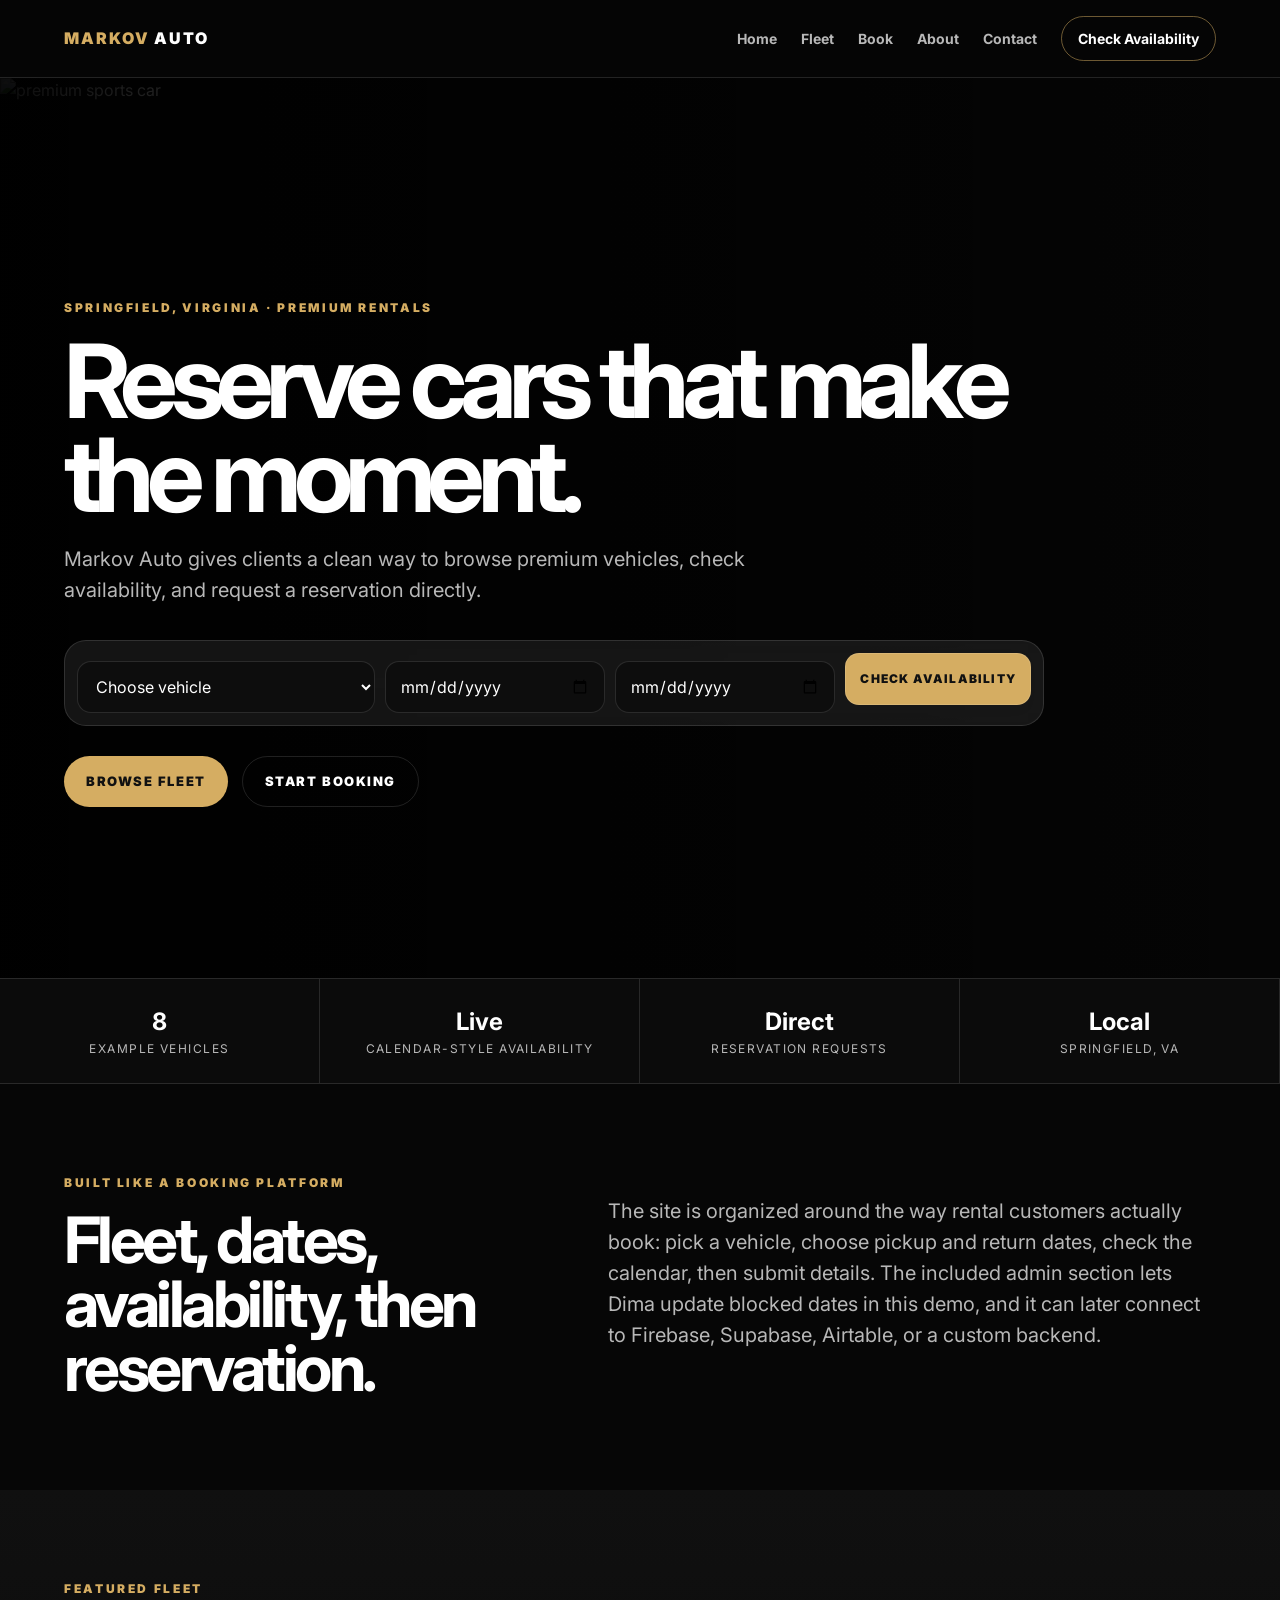
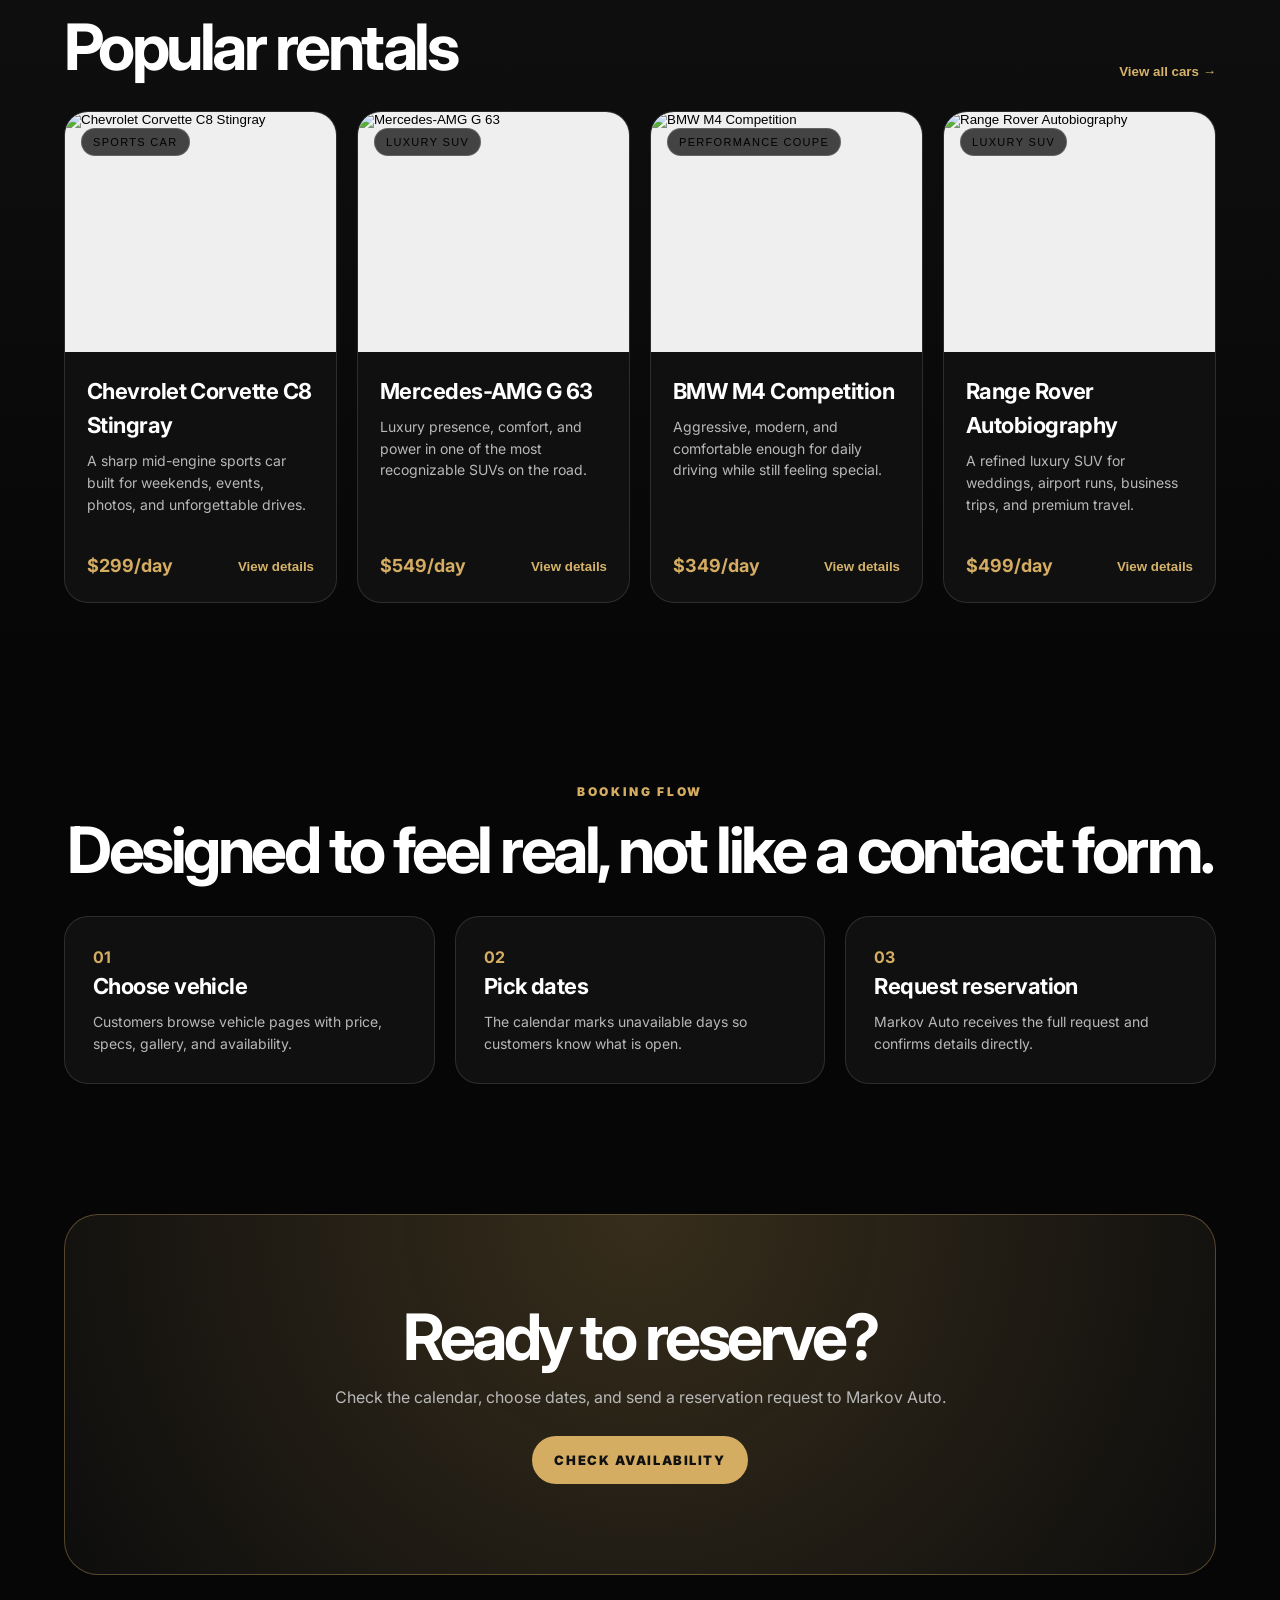
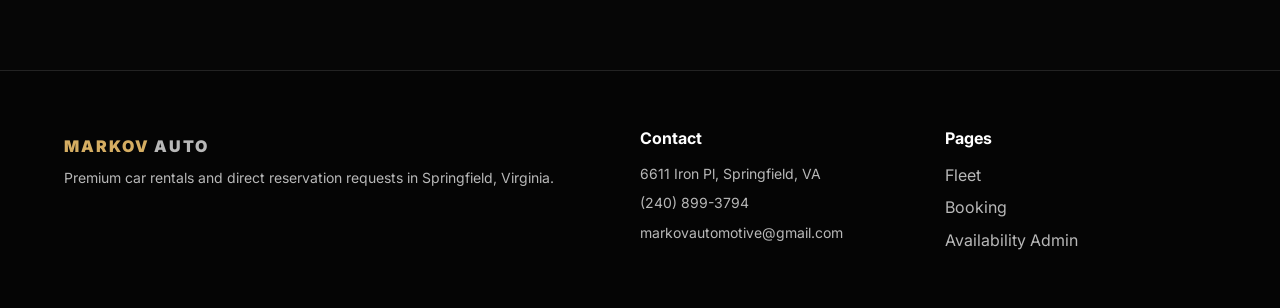
==== index.html @ 76b42b7f "Add files via upload" ====
<!doctype html><html lang="en"><head><meta charset="utf-8"><meta name="viewport" content="width=device-width, initial-scale=1"><title>Markov Auto | Premium Car Rentals in Springfield VA</title><meta name="description" content="Premium car rental booking site for Markov Auto in Springfield, Virginia."><link rel="preconnect" href="https://fonts.googleapis.com"><link rel="preconnect" href="https://fonts.gstatic.com" crossorigin><link href="https://fonts.googleapis.com/css2?family=Inter:wght@400;500;600;700;800;900&display=swap" rel="stylesheet"><style>
:root{--bg:#060606;--panel:#101010;--panel2:#171717;--text:#fff;--muted:#b8b8b8;--gold:#d5ad62;--line:rgba(255,255,255,.12);--red:#ff6b6b;--green:#74d99f;--radius:24px}*{box-sizing:border-box;margin:0;padding:0}html{scroll-behavior:smooth}body{font-family:Inter,system-ui,sans-serif;background:var(--bg);color:var(--text);line-height:1.55}a{color:inherit;text-decoration:none}img{width:100%;height:100%;object-fit:cover;display:block}.nav{position:fixed;z-index:100;top:0;left:0;right:0;height:78px;display:flex;justify-content:space-between;align-items:center;padding:0 5vw;background:rgba(6,6,6,.78);backdrop-filter:blur(18px);border-bottom:1px solid var(--line)}.logo{font-weight:900;letter-spacing:.12em}.logo span{color:var(--gold)}.links{display:flex;gap:24px;align-items:center}.links a{font-size:14px;color:var(--muted);font-weight:700}.links a:hover,.links .active{color:white}.nav-cta{padding:11px 16px;border:1px solid rgba(213,173,98,.5);border-radius:999px;color:white!important}.hamb{display:none;background:transparent;border:0}.hamb span{display:block;width:24px;height:2px;background:#fff;margin:5px}.hero{min-height:100vh;position:relative;display:flex;align-items:center;padding:130px 5vw 80px}.hero-media,.shade{position:absolute;inset:0}.shade{background:linear-gradient(90deg,rgba(0,0,0,.95),rgba(0,0,0,.65),rgba(0,0,0,.2))}.hero-media img{filter:contrast(1.05) saturate(.85)}.hero-inner{position:relative;max-width:980px}.eyebrow{color:var(--gold);font-size:12px;font-weight:900;letter-spacing:.22em;text-transform:uppercase;margin-bottom:16px}h1{font-size:clamp(48px,8vw,108px);line-height:.92;letter-spacing:-.075em}h2{font-size:clamp(32px,5vw,64px);line-height:1;letter-spacing:-.055em}h3{font-size:22px;letter-spacing:-.025em}.hero-copy,.lead,.page-hero p{font-size:20px;color:var(--muted);max-width:760px;margin-top:22px}.hero-actions{display:flex;gap:14px;flex-wrap:wrap;margin-top:30px}.btn{display:inline-flex;align-items:center;justify-content:center;border-radius:999px;padding:14px 22px;text-transform:uppercase;letter-spacing:.12em;font-size:13px;font-weight:900;border:0;cursor:pointer;transition:.25s}.btn:hover{transform:translateY(-2px)}.gold{background:var(--gold);color:#111}.ghost{background:transparent;border:1px solid var(--line);color:#fff}.full{width:100%}.quick-book{margin-top:34px;display:grid;grid-template-columns:1.35fr 1fr 1fr auto;gap:10px;background:rgba(255,255,255,.08);border:1px solid var(--line);backdrop-filter:blur(14px);padding:12px;border-radius:22px;max-width:980px}.quick-book input,.quick-book select,.quick-book button{height:52px;border:1px solid var(--line);border-radius:14px;background:#0d0d0d;color:#fff;padding:0 14px;font:inherit}.quick-book button{background:var(--gold);color:#111;font-weight:900;text-transform:uppercase;font-size:12px;letter-spacing:.1em;cursor:pointer}.search-strip{display:grid;grid-template-columns:repeat(4,1fr);border-block:1px solid var(--line);background:#0b0b0b}.search-strip div{padding:24px;text-align:center;border-right:1px solid var(--line)}.search-strip b{font-size:24px;color:#fff}.search-strip span{display:block;color:var(--muted);font-size:12px;text-transform:uppercase;letter-spacing:.12em}.section{padding:90px 5vw}.split{display:grid;grid-template-columns:1fr 1.25fr;gap:58px}.dark{background:linear-gradient(180deg,#101010,#060606)}.section-head{display:flex;justify-content:space-between;align-items:end;gap:24px;margin-bottom:32px}.text-link{color:var(--gold);font-weight:900}.vehicle-grid{display:grid;grid-template-columns:repeat(4,1fr);gap:20px}.vehicle-card{background:var(--panel);border:1px solid var(--line);border-radius:var(--radius);overflow:hidden;transition:.25s}.vehicle-card:hover{transform:translateY(-6px);border-color:rgba(213,173,98,.5);box-shadow:0 30px 90px rgba(0,0,0,.35)}.vehicle-img{height:240px;position:relative;display:block;overflow:hidden}.vehicle-img img{transition:.7s}.vehicle-card:hover img{transform:scale(1.05)}.vehicle-img span{position:absolute;top:16px;left:16px;padding:7px 11px;border-radius:999px;background:rgba(0,0,0,.72);border:1px solid rgba(255,255,255,.16);font-size:11px;letter-spacing:.12em;text-transform:uppercase}.vehicle-body{padding:22px;min-height:250px;display:flex;flex-direction:column;justify-content:space-between}.vehicle-body p,.steps p,.footer p,.request-card p,.contact-card p{color:var(--muted);font-size:14px;margin-top:8px}.vehicle-meta{display:flex;justify-content:space-between;align-items:center;margin-top:22px}.vehicle-meta b{font-size:18px;color:var(--gold)}.vehicle-meta a{font-weight:900}.process{text-align:center}.steps{display:grid;grid-template-columns:repeat(3,1fr);gap:20px;margin-top:34px;text-align:left}.steps div,.request-card,.booking-panel,.contact-form,.contact-card{background:var(--panel);border:1px solid var(--line);border-radius:var(--radius);padding:28px}.steps b{color:var(--gold)}.cta{margin:40px 5vw 95px;border:1px solid rgba(213,173,98,.35);border-radius:34px;text-align:center;background:radial-gradient(circle at top,rgba(213,173,98,.24),rgba(255,255,255,.03));}.cta p{color:var(--muted);margin:16px auto 26px}.page{padding-top:78px}.page-hero{padding:95px 5vw 45px;border-bottom:1px solid var(--line);background:radial-gradient(circle at 85% 0%,rgba(213,173,98,.16),transparent 34%)}.booking-hero{padding-bottom:70px}.filters{display:flex;gap:10px;flex-wrap:wrap;padding:28px 5vw 0}.filters button{border:1px solid var(--line);background:#0d0d0d;color:#fff;border-radius:999px;padding:10px 14px;cursor:pointer}.filters button.active{background:var(--gold);color:#111;border-color:var(--gold);font-weight:900}.booking-layout{display:grid;grid-template-columns:1.2fr .8fr;gap:28px;align-items:start}.form-grid{display:grid;grid-template-columns:1.2fr 1fr 1fr;gap:14px}.form-grid label:last-child{grid-column:1/-1}.availability-result{margin:20px 0;padding:16px;border-radius:16px;background:#0b0b0b;border:1px solid var(--line);color:var(--muted);font-weight:700}.availability-result.good{color:var(--green);border-color:rgba(116,217,159,.45);background:rgba(116,217,159,.08)}.availability-result.bad{color:var(--red);border-color:rgba(255,107,107,.45);background:rgba(255,107,107,.08)}label{display:block;font-size:12px;text-transform:uppercase;letter-spacing:.12em;color:#ddd;font-weight:900;margin-bottom:14px}input,select,textarea{width:100%;margin-top:8px;background:#090909;color:#fff;border:1px solid var(--line);border-radius:14px;padding:14px;font:inherit;outline:none}input:focus,select:focus,textarea:focus{border-color:var(--gold)}.calendar-card{padding:20px;border-radius:22px;background:#0a0a0a;border:1px solid var(--line)}.calendar-head{display:flex;justify-content:space-between;align-items:center;margin-bottom:16px}.calendar-head button{width:42px;height:42px;border-radius:50%;background:#121212;border:1px solid var(--line);color:#fff;font-size:24px;cursor:pointer}.calendar-week,.calendar-grid{display:grid;grid-template-columns:repeat(7,1fr);gap:8px}.calendar-week span{text-align:center;color:var(--muted);font-size:11px;text-transform:uppercase}.day{aspect-ratio:1/1;border-radius:14px;border:1px solid var(--line);display:flex;align-items:center;justify-content:center;color:#fff;background:#101010;font-weight:700}.day.empty{opacity:0;border:0}.day.blocked{color:#fff;background:rgba(255,107,107,.18);border-color:rgba(255,107,107,.55);text-decoration:line-through}.day.selected{background:rgba(213,173,98,.28);border-color:var(--gold);color:#fff}.legend{display:flex;gap:18px;flex-wrap:wrap;margin-top:16px;color:var(--muted);font-size:13px}.legend i{display:inline-block;width:12px;height:12px;border-radius:50%;margin-right:7px;vertical-align:-1px}.legend .open{background:#101010;border:1px solid var(--line)}.legend .blocked{background:rgba(255,107,107,.35)}.legend .selected{background:var(--gold)}.small-note{font-size:12px!important;color:var(--muted);margin-top:14px}.car-hero{display:grid;grid-template-columns:1fr 1.05fr;gap:38px;align-items:center;padding:126px 5vw 60px}.car-hero img{height:540px;border-radius:32px;border:1px solid var(--line)}.car-layout{display:grid;grid-template-columns:1fr 380px;gap:34px;align-items:start}.specs{display:grid;grid-template-columns:repeat(5,1fr);gap:12px;margin-bottom:42px}.specs div{background:var(--panel);border:1px solid var(--line);border-radius:18px;padding:18px}.specs span{display:block;color:var(--muted);font-size:11px;text-transform:uppercase;letter-spacing:.12em}.specs b{display:block;margin-top:7px;color:#fff}.gallery{display:grid;grid-template-columns:repeat(3,1fr);gap:12px;margin-top:28px}.gallery button{border:0;background:transparent;cursor:pointer}.gallery img{height:170px;border:1px solid var(--line);border-radius:18px}.sticky{position:sticky;top:100px}.request-card ul{color:var(--muted);margin:18px 0 0 19px}.mini-availability{margin:18px 0;padding:14px;border-radius:14px;background:#0b0b0b;border:1px solid var(--line);color:var(--muted);font-size:13px}.contact-layout,.admin-layout{display:grid;grid-template-columns:1.2fr .8fr;gap:28px}.check{list-style:none;color:var(--muted);margin-top:24px}.check li{margin-bottom:12px}.check li:before{content:'✓';color:var(--gold);font-weight:900;margin-right:10px}.blocked-list{display:flex;flex-wrap:wrap;gap:10px;margin:18px 0}.blocked-list button{background:rgba(255,107,107,.14);border:1px solid rgba(255,107,107,.42);color:#fff;border-radius:999px;padding:9px 12px;cursor:pointer}.code-box{white-space:pre-wrap;background:#080808;border:1px solid var(--line);border-radius:16px;padding:18px;max-height:360px;overflow:auto;color:#d7d7d7}.footer{display:grid;grid-template-columns:2fr 1fr 1fr;gap:34px;padding:55px 5vw;border-top:1px solid var(--line);background:#050505}.footer p,.footer a{color:var(--muted);display:block;margin-top:8px}.footer h4{margin-bottom:12px}@media(max-width:1150px){.vehicle-grid{grid-template-columns:repeat(2,1fr)}.quick-book,.form-grid{grid-template-columns:1fr 1fr}.booking-layout,.car-layout,.contact-layout,.admin-layout{grid-template-columns:1fr}.sticky{position:static}.specs{grid-template-columns:repeat(2,1fr)}}@media(max-width:760px){.links{display:none;position:absolute;top:78px;left:0;right:0;background:#070707;border-bottom:1px solid var(--line);padding:24px 5vw;flex-direction:column;align-items:flex-start}.links.open{display:flex}.hamb{display:block}.hero{min-height:820px}.quick-book,.search-strip,.split,.vehicle-grid,.steps,.car-hero,.footer{grid-template-columns:1fr}.section-head{display:block}.car-hero img{height:330px}.gallery{grid-template-columns:1fr}.gallery img{height:220px}h1{font-size:54px}.section{padding:64px 5vw}.page-hero{padding-top:70px}.calendar-week,.calendar-grid{gap:5px}.day{border-radius:10px;font-size:13px}}

html{scroll-behavior:smooth}.page{display:none}.page.active{display:block}.vehicle-img{border:0;text-align:left;width:100%;cursor:pointer}.vehicle-meta button,.text-link{background:none;border:0;color:#d6b36a;cursor:pointer;font-weight:800}.admin-box{background:#111;border:1px solid rgba(255,255,255,.12);border-radius:24px;padding:24px}.detail-hero{min-height:54vh}.mini-note{font-size:13px;color:#a3a3a3;margin-top:10px}.filter-row{display:flex;gap:12px;flex-wrap:wrap;margin-bottom:24px}.filter-row input,.filter-row select{background:#101010;color:#fff;border:1px solid rgba(255,255,255,.16);border-radius:14px;padding:13px 14px}.calendar-grid{display:grid;grid-template-columns:repeat(7,1fr);gap:8px}.cal-day{border:1px solid rgba(255,255,255,.13);border-radius:12px;padding:10px;min-height:44px;background:#121212;color:#ddd}.cal-day.blocked{background:rgba(214,179,106,.18);color:#d6b36a;border-color:rgba(214,179,106,.45)}.cal-day.empty{opacity:.25}.status-pill{display:inline-flex;border:1px solid rgba(214,179,106,.4);color:#d6b36a;border-radius:999px;padding:7px 10px;font-size:12px;font-weight:800}.form-grid textarea{grid-column:1/-1;min-height:96px}.form-grid input,.form-grid select,.form-grid textarea{font:inherit}@media(max-width:760px){.quick-book{grid-template-columns:1fr}.calendar-grid{gap:5px}.cal-day{font-size:12px;padding:7px;min-height:34px}}</style></head><body>
<header class="nav"><a class="logo" href="#home" onclick="showPage('home')"><span>MARKOV</span> AUTO</a><button class="hamb" aria-label="menu"><span></span><span></span><span></span></button><nav class="links"><a href="#home" onclick="showPage('home')">Home</a><a href="#fleet" onclick="showPage('fleet')">Fleet</a><a href="#booking" onclick="showPage('booking')">Book</a><a href="#about" onclick="showPage('about')">About</a><a href="#contact" onclick="showPage('contact')">Contact</a><a class="nav-cta" href="#booking" onclick="showPage('booking')">Check Availability</a></nav></header>
<main>
<section id="page-home" class="page active"><section class="hero"><div class="hero-media"><img src="https://images.unsplash.com/photo-1503376780353-7e6692767b70?w=2200&auto=format&fit=crop" alt="premium sports car"></div><div class="shade"></div><div class="hero-inner"><p class="eyebrow">Springfield, Virginia · Premium Rentals</p><h1>Reserve cars that make the moment.</h1><p class="hero-copy">Markov Auto gives clients a clean way to browse premium vehicles, check availability, and request a reservation directly.</p><div class="quick-book"><select id="heroCar"><option value="">Choose vehicle</option><option value="corvette-c8">Chevrolet Corvette C8 Stingray</option><option value="amg-g63">Mercedes-AMG G 63</option><option value="bmw-m4">BMW M4 Competition</option><option value="range-rover">Range Rover Autobiography</option><option value="porsche-911">Porsche 911 Carrera S</option><option value="huracan-evo">Lamborghini Huracán EVO</option><option value="escalade-v">Cadillac Escalade-V</option><option value="rolls-royce-ghost">Rolls-Royce Ghost</option></select><input id="heroPickup" type="date"><input id="heroReturn" type="date"><button onclick="startBookingFromHero()">Check Availability</button></div><div class="hero-actions"><a class="btn gold" href="#fleet" onclick="showPage('fleet')">Browse Fleet</a><a class="btn ghost" href="#booking" onclick="showPage('booking')">Start Booking</a></div></div></section><section class="search-strip"><div><b>8</b><span>Example vehicles</span></div><div><b>Live</b><span>Calendar-style availability</span></div><div><b>Direct</b><span>Reservation requests</span></div><div><b>Local</b><span>Springfield, VA</span></div></section><section class="section split"><div><p class="eyebrow">Built like a booking platform</p><h2>Fleet, dates, availability, then reservation.</h2></div><div><p class="lead">The site is organized around the way rental customers actually book: pick a vehicle, choose pickup and return dates, check the calendar, then submit details. The included admin section lets Dima update blocked dates in this demo, and it can later connect to Firebase, Supabase, Airtable, or a custom backend.</p></div></section><section class="section dark"><div class="section-head"><div><p class="eyebrow">Featured Fleet</p><h2>Popular rentals</h2></div><button onclick="showPage('fleet')" class="text-link">View all cars →</button></div><div class="vehicle-grid"><article class="vehicle-card" data-car-card data-category="Sports Car" data-price="299" data-name="chevrolet corvette c8 stingray"><button class="vehicle-img" onclick="showCar('corvette-c8')"><img src="https://images.unsplash.com/photo-1619405399517-d7fce0f13302?w=1800&auto=format&fit=crop" alt="Chevrolet Corvette C8 Stingray"><span>Sports Car</span></button><div class="vehicle-body"><div><h3>Chevrolet Corvette C8 Stingray</h3><p>A sharp mid-engine sports car built for weekends, events, photos, and unforgettable drives.</p></div><div class="vehicle-meta"><b>$299/day</b><button onclick="showCar('corvette-c8')">View details</button></div></div></article><article class="vehicle-card" data-car-card data-category="Luxury SUV" data-price="549" data-name="mercedes-amg g 63"><button class="vehicle-img" onclick="showCar('amg-g63')"><img src="https://images.unsplash.com/photo-1520031441872-265e4ff70366?w=1800&auto=format&fit=crop" alt="Mercedes-AMG G 63"><span>Luxury SUV</span></button><div class="vehicle-body"><div><h3>Mercedes-AMG G 63</h3><p>Luxury presence, comfort, and power in one of the most recognizable SUVs on the road.</p></div><div class="vehicle-meta"><b>$549/day</b><button onclick="showCar('amg-g63')">View details</button></div></div></article><article class="vehicle-card" data-car-card data-category="Performance Coupe" data-price="349" data-name="bmw m4 competition"><button class="vehicle-img" onclick="showCar('bmw-m4')"><img src="https://images.unsplash.com/photo-1611016186353-9af58c69a533?w=1800&auto=format&fit=crop" alt="BMW M4 Competition"><span>Performance Coupe</span></button><div class="vehicle-body"><div><h3>BMW M4 Competition</h3><p>Aggressive, modern, and comfortable enough for daily driving while still feeling special.</p></div><div class="vehicle-meta"><b>$349/day</b><button onclick="showCar('bmw-m4')">View details</button></div></div></article><article class="vehicle-card" data-car-card data-category="Luxury SUV" data-price="499" data-name="range rover autobiography"><button class="vehicle-img" onclick="showCar('range-rover')"><img src="https://images.unsplash.com/photo-1606664515524-ed2f786a0bd6?w=1800&auto=format&fit=crop" alt="Range Rover Autobiography"><span>Luxury SUV</span></button><div class="vehicle-body"><div><h3>Range Rover Autobiography</h3><p>A refined luxury SUV for weddings, airport runs, business trips, and premium travel.</p></div><div class="vehicle-meta"><b>$499/day</b><button onclick="showCar('range-rover')">View details</button></div></div></article></div></section><section class="section process"><p class="eyebrow">Booking flow</p><h2>Designed to feel real, not like a contact form.</h2><div class="steps"><div><b>01</b><h3>Choose vehicle</h3><p>Customers browse vehicle pages with price, specs, gallery, and availability.</p></div><div><b>02</b><h3>Pick dates</h3><p>The calendar marks unavailable days so customers know what is open.</p></div><div><b>03</b><h3>Request reservation</h3><p>Markov Auto receives the full request and confirms details directly.</p></div></div></section><section class="section cta"><h2>Ready to reserve?</h2><p>Check the calendar, choose dates, and send a reservation request to Markov Auto.</p><a class="btn gold" href="#booking" onclick="showPage('booking')">Check Availability</a></section></section>
<section id="page-fleet" class="page"><section class="page-hero"><p class="eyebrow">Markov Auto Fleet</p><h1>Choose the right car for the occasion.</h1><p>Browse premium vehicles for weekends, events, business trips, content shoots, and special moments.</p></section><section class="section"><div class="filter-row"><input id="fleetSearch" placeholder="Search cars" oninput="filterFleet()"><select id="fleetCategory" onchange="filterFleet()"><option value="">All categories</option><option>Sports Car</option><option>Luxury SUV</option><option>Performance Coupe</option><option>Sports Coupe</option><option>Exotic</option><option>Ultra Luxury</option></select><select id="fleetPrice" onchange="filterFleet()"><option value="">Any price</option><option value="400">Under $400/day</option><option value="700">Under $700/day</option><option value="1000">Under $1000/day</option></select></div><div class="vehicle-grid" id="fleetGrid"><article class="vehicle-card" data-car-card data-category="Sports Car" data-price="299" data-name="chevrolet corvette c8 stingray"><button class="vehicle-img" onclick="showCar('corvette-c8')"><img src="https://images.unsplash.com/photo-1619405399517-d7fce0f13302?w=1800&auto=format&fit=crop" alt="Chevrolet Corvette C8 Stingray"><span>Sports Car</span></button><div class="vehicle-body"><div><h3>Chevrolet Corvette C8 Stingray</h3><p>A sharp mid-engine sports car built for weekends, events, photos, and unforgettable drives.</p></div><div class="vehicle-meta"><b>$299/day</b><button onclick="showCar('corvette-c8')">View details</button></div></div></article><article class="vehicle-card" data-car-card data-category="Luxury SUV" data-price="549" data-name="mercedes-amg g 63"><button class="vehicle-img" onclick="showCar('amg-g63')"><img src="https://images.unsplash.com/photo-1520031441872-265e4ff70366?w=1800&auto=format&fit=crop" alt="Mercedes-AMG G 63"><span>Luxury SUV</span></button><div class="vehicle-body"><div><h3>Mercedes-AMG G 63</h3><p>Luxury presence, comfort, and power in one of the most recognizable SUVs on the road.</p></div><div class="vehicle-meta"><b>$549/day</b><button onclick="showCar('amg-g63')">View details</button></div></div></article><article class="vehicle-card" data-car-card data-category="Performance Coupe" data-price="349" data-name="bmw m4 competition"><button class="vehicle-img" onclick="showCar('bmw-m4')"><img src="https://images.unsplash.com/photo-1611016186353-9af58c69a533?w=1800&auto=format&fit=crop" alt="BMW M4 Competition"><span>Performance Coupe</span></button><div class="vehicle-body"><div><h3>BMW M4 Competition</h3><p>Aggressive, modern, and comfortable enough for daily driving while still feeling special.</p></div><div class="vehicle-meta"><b>$349/day</b><button onclick="showCar('bmw-m4')">View details</button></div></div></article><article class="vehicle-card" data-car-card data-category="Luxury SUV" data-price="499" data-name="range rover autobiography"><button class="vehicle-img" onclick="showCar('range-rover')"><img src="https://images.unsplash.com/photo-1606664515524-ed2f786a0bd6?w=1800&auto=format&fit=crop" alt="Range Rover Autobiography"><span>Luxury SUV</span></button><div class="vehicle-body"><div><h3>Range Rover Autobiography</h3><p>A refined luxury SUV for weddings, airport runs, business trips, and premium travel.</p></div><div class="vehicle-meta"><b>$499/day</b><button onclick="showCar('range-rover')">View details</button></div></div></article><article class="vehicle-card" data-car-card data-category="Sports Coupe" data-price="449" data-name="porsche 911 carrera s"><button class="vehicle-img" onclick="showCar('porsche-911')"><img src="https://images.unsplash.com/photo-1503376760367-1b612164ad40?w=1800&auto=format&fit=crop" alt="Porsche 911 Carrera S"><span>Sports Coupe</span></button><div class="vehicle-body"><div><h3>Porsche 911 Carrera S</h3><p>A timeless sports car for clients who want performance without sacrificing luxury.</p></div><div class="vehicle-meta"><b>$449/day</b><button onclick="showCar('porsche-911')">View details</button></div></div></article><article class="vehicle-card" data-car-card data-category="Exotic" data-price="899" data-name="lamborghini huracán evo"><button class="vehicle-img" onclick="showCar('huracan-evo')"><img src="https://images.unsplash.com/photo-1663046755106-cf268a6210f9?w=1800&auto=format&fit=crop" alt="Lamborghini Huracán EVO"><span>Exotic</span></button><div class="vehicle-body"><div><h3>Lamborghini Huracán EVO</h3><p>A true exotic rental made for special occasions, content shoots, and high-end experiences.</p></div><div class="vehicle-meta"><b>$899/day</b><button onclick="showCar('huracan-evo')">View details</button></div></div></article><article class="vehicle-card" data-car-card data-category="Luxury SUV" data-price="599" data-name="cadillac escalade-v"><button class="vehicle-img" onclick="showCar('escalade-v')"><img src="https://images.unsplash.com/photo-1669731038156-f45c4228cd47?w=1800&auto=format&fit=crop" alt="Cadillac Escalade-V"><span>Luxury SUV</span></button><div class="vehicle-body"><div><h3>Cadillac Escalade-V</h3><p>A large luxury SUV with room, sound, power, and road presence for groups or events.</p></div><div class="vehicle-meta"><b>$599/day</b><button onclick="showCar('escalade-v')">View details</button></div></div></article><article class="vehicle-card" data-car-card data-category="Ultra Luxury" data-price="1199" data-name="rolls-royce ghost"><button class="vehicle-img" onclick="showCar('rolls-royce-ghost')"><img src="https://images.unsplash.com/photo-1631295868223-63265b40d9e4?w=1800&auto=format&fit=crop" alt="Rolls-Royce Ghost"><span>Ultra Luxury</span></button><div class="vehicle-body"><div><h3>Rolls-Royce Ghost</h3><p>A flagship luxury rental for weddings, VIP clients, corporate arrivals, and private events.</p></div><div class="vehicle-meta"><b>$1199/day</b><button onclick="showCar('rolls-royce-ghost')">View details</button></div></div></article></div></section></section>
<section id="page-detail" class="page"><section class="hero detail-hero"><div class="hero-media"><img id="detailImg" src="" alt="car"></div><div class="shade"></div><div class="hero-inner"><button class="text-link" onclick="showPage('fleet')">← Back to fleet</button><p class="eyebrow" id="detailCat"></p><h1 id="detailName"></h1><p class="hero-copy" id="detailDesc"></p><div class="hero-actions"><a class="btn gold" href="#booking" onclick="bookThisCar()">Check Availability</a><span class="status-pill" id="detailPrice"></span></div></div></section><section class="section split"><div><p class="eyebrow">Vehicle details</p><h2 id="detailWhy"></h2></div><div class="steps"><div><b id="detailSeats"></b><h3>Seats</h3></div><div><b id="detailPower"></b><h3>Power</h3></div><div><b id="detailDeposit"></b><h3>Deposit</h3></div></div></section><section class="section dark"><div class="section-head"><div><p class="eyebrow">Availability</p><h2>Check this vehicle’s calendar</h2></div><button class="text-link" onclick="bookThisCar()">Request dates →</button></div><div id="detailCalendar" class="calendar-grid"></div></section></section>
<section id="page-booking" class="page"><section class="page-hero"><p class="eyebrow">Reservation Request</p><h1>Check availability and request your rental.</h1><p>Select a car and dates. Unavailable demo dates are marked on the calendar.</p></section><section class="section split"><div><div class="booking-card"><h2>Booking details</h2><div class="form-grid"><select id="bookCar" onchange="renderCalendar()"><option value="">Choose vehicle</option><option value="corvette-c8">Chevrolet Corvette C8 Stingray</option><option value="amg-g63">Mercedes-AMG G 63</option><option value="bmw-m4">BMW M4 Competition</option><option value="range-rover">Range Rover Autobiography</option><option value="porsche-911">Porsche 911 Carrera S</option><option value="huracan-evo">Lamborghini Huracán EVO</option><option value="escalade-v">Cadillac Escalade-V</option><option value="rolls-royce-ghost">Rolls-Royce Ghost</option></select><input id="bookPickup" type="date" onchange="renderCalendar()"><input id="bookReturn" type="date" onchange="renderCalendar()"><input placeholder="Full name"><input placeholder="Phone"><input placeholder="Email"><input placeholder="Pickup location"><textarea placeholder="Notes, delivery request, event type, or questions"></textarea><button class="btn gold" onclick="fakeSubmit()">Request Reservation</button></div><p class="mini-note" id="bookingMsg">This is a ready demo form. Connect it to Formspree, Netlify Forms, Firebase, or Supabase when going live.</p></div></div><div><div class="admin-box"><p class="eyebrow">Availability calendar</p><h2 id="calTitle">Select a vehicle</h2><div id="bookingCalendar" class="calendar-grid"></div><p class="mini-note">Gold dates are unavailable. The admin section can update these blocked dates for the demo.</p></div></div></section></section>
<section id="page-about" class="page"><section class="page-hero"><p class="eyebrow">About Markov Auto</p><h1>A cleaner rental experience built around quality cars and direct service.</h1><p>Markov Auto is built for clients who care about the vehicle, the experience, and the details. The brand should feel personal, premium, and easy to trust.</p></section><section class="section split"><div><h2>Premium service without making the customer work.</h2></div><p class="lead">The site keeps the business focused on cars, availability, and direct reservations. It gives Dima a professional brand presence while still keeping the process simple for customers.</p></section></section>
<section id="page-contact" class="page"><section class="page-hero"><p class="eyebrow">Contact</p><h1>Talk to Markov Auto.</h1><p>Questions about availability, pricing, delivery, or special events? Reach out directly.</p></section><section class="section split"><div class="booking-card"><h2>Send a message</h2><div class="form-grid"><input placeholder="Full name"><input placeholder="Phone"><input placeholder="Email"><textarea placeholder="What can we help with?"></textarea><button class="btn gold">Send Message</button></div></div><div><h2>Markov Auto</h2><p class="lead">6611 Iron Pl, Springfield, VA<br><a href="tel:2408993794">(240) 899-3794</a><br><a href="mailto:markovautomotive@gmail.com">markovautomotive@gmail.com</a></p></div></section></section>
<section id="page-admin" class="page"><section class="page-hero"><p class="eyebrow">Demo Admin</p><h1>Update unavailable dates.</h1><p>This is a simple front-end demo for Dima. For production, connect this section to a real backend login/database.</p></section><section class="section split"><div class="booking-card"><h2>Block a date</h2><div class="form-grid"><select id="adminCar"><option value="">Choose vehicle</option><option value="corvette-c8">Chevrolet Corvette C8 Stingray</option><option value="amg-g63">Mercedes-AMG G 63</option><option value="bmw-m4">BMW M4 Competition</option><option value="range-rover">Range Rover Autobiography</option><option value="porsche-911">Porsche 911 Carrera S</option><option value="huracan-evo">Lamborghini Huracán EVO</option><option value="escalade-v">Cadillac Escalade-V</option><option value="rolls-royce-ghost">Rolls-Royce Ghost</option></select><input id="adminDate" type="date"><button class="btn gold" onclick="blockDate()">Add unavailable date</button><button class="btn ghost" onclick="clearDemoDates()">Reset demo dates</button></div><p class="mini-note" id="adminMsg"></p></div><div class="admin-box"><p class="eyebrow">Current blocked dates</p><div id="blockedList"></div></div></section></section>
</main><footer class="footer"><div><a class="logo" href="#home" onclick="showPage('home')"><span>MARKOV</span> AUTO</a><p>Premium car rentals and direct reservation requests in Springfield, Virginia.</p></div><div><h4>Contact</h4><p>6611 Iron Pl, Springfield, VA</p><p><a href="tel:2408993794">(240) 899-3794</a></p><p><a href="mailto:markovautomotive@gmail.com">markovautomotive@gmail.com</a></p></div><div><h4>Pages</h4><a href="#fleet" onclick="showPage('fleet')">Fleet</a><a href="#booking" onclick="showPage('booking')">Booking</a><a href="#admin" onclick="showPage('admin')">Availability Admin</a></div></footer>
<script>const CARS=[{"id": "corvette-c8", "file": "corvette-c8.html", "name": "Chevrolet Corvette C8 Stingray", "category": "Sports Car", "price": 299, "img": "https://images.unsplash.com/photo-1619405399517-d7fce0f13302?w=1800&auto=format&fit=crop", "seats": "2", "trans": "Auto", "power": "495 hp", "deposit": "$1,000", "desc": "A sharp mid-engine sports car built for weekends, events, photos, and unforgettable drives."}, {"id": "amg-g63", "file": "amg-g63.html", "name": "Mercedes-AMG G 63", "category": "Luxury SUV", "price": 549, "img": "https://images.unsplash.com/photo-1520031441872-265e4ff70366?w=1800&auto=format&fit=crop", "seats": "5", "trans": "Auto", "power": "577 hp", "deposit": "$1,500", "desc": "Luxury presence, comfort, and power in one of the most recognizable SUVs on the road."}, {"id": "bmw-m4", "file": "bmw-m4.html", "name": "BMW M4 Competition", "category": "Performance Coupe", "price": 349, "img": "https://images.unsplash.com/photo-1611016186353-9af58c69a533?w=1800&auto=format&fit=crop", "seats": "4", "trans": "Auto", "power": "503 hp", "deposit": "$1,000", "desc": "Aggressive, modern, and comfortable enough for daily driving while still feeling special."}, {"id": "range-rover", "file": "range-rover.html", "name": "Range Rover Autobiography", "category": "Luxury SUV", "price": 499, "img": "https://images.unsplash.com/photo-1606664515524-ed2f786a0bd6?w=1800&auto=format&fit=crop", "seats": "5", "trans": "Auto", "power": "523 hp", "deposit": "$1,500", "desc": "A refined luxury SUV for weddings, airport runs, business trips, and premium travel."}, {"id": "porsche-911", "file": "porsche-911.html", "name": "Porsche 911 Carrera S", "category": "Sports Coupe", "price": 449, "img": "https://images.unsplash.com/photo-1503376760367-1b612164ad40?w=1800&auto=format&fit=crop", "seats": "4", "trans": "PDK", "power": "443 hp", "deposit": "$1,200", "desc": "A timeless sports car for clients who want performance without sacrificing luxury."}, {"id": "huracan-evo", "file": "huracan-evo.html", "name": "Lamborghini Hurac\u00e1n EVO", "category": "Exotic", "price": 899, "img": "https://images.unsplash.com/photo-1663046755106-cf268a6210f9?w=1800&auto=format&fit=crop", "seats": "2", "trans": "Auto", "power": "631 hp", "deposit": "$2,500", "desc": "A true exotic rental made for special occasions, content shoots, and high-end experiences."}, {"id": "escalade-v", "file": "escalade-v.html", "name": "Cadillac Escalade-V", "category": "Luxury SUV", "price": 599, "img": "https://images.unsplash.com/photo-1669731038156-f45c4228cd47?w=1800&auto=format&fit=crop", "seats": "7", "trans": "Auto", "power": "682 hp", "deposit": "$1,500", "desc": "A large luxury SUV with room, sound, power, and road presence for groups or events."}, {"id": "rolls-royce-ghost", "file": "rolls-royce-ghost.html", "name": "Rolls-Royce Ghost", "category": "Ultra Luxury", "price": 1199, "img": "https://images.unsplash.com/photo-1631295868223-63265b40d9e4?w=1800&auto=format&fit=crop", "seats": "5", "trans": "Auto", "power": "563 hp", "deposit": "$3,000", "desc": "A flagship luxury rental for weddings, VIP clients, corporate arrivals, and private events."}];const DEFAULT_AVAILABILITY={"corvette-c8": {"blocked": ["2026-05-03", "2026-05-04", "2026-05-12"], "status": "available"}, "amg-g63": {"blocked": ["2026-05-08", "2026-05-09", "2026-05-20"], "status": "available"}, "bmw-m4": {"blocked": ["2026-05-03", "2026-05-04", "2026-05-12"], "status": "available"}, "range-rover": {"blocked": ["2026-05-08", "2026-05-09", "2026-05-20"], "status": "available"}, "porsche-911": {"blocked": ["2026-05-03", "2026-05-04", "2026-05-12"], "status": "available"}, "huracan-evo": {"blocked": ["2026-05-08", "2026-05-09", "2026-05-20"], "status": "available"}, "escalade-v": {"blocked": ["2026-05-03", "2026-05-04", "2026-05-12"], "status": "available"}, "rolls-royce-ghost": {"blocked": ["2026-05-08", "2026-05-09", "2026-05-20"], "status": "available"}};</script><script>
let currentCarId=CARS[0].id;let availability=JSON.parse(localStorage.getItem('markovAvailability')||JSON.stringify(DEFAULT_AVAILABILITY));
function showPage(id){document.querySelectorAll('.page').forEach(p=>p.classList.remove('active'));const el=document.getElementById('page-'+id);if(el)el.classList.add('active');location.hash=id;window.scrollTo(0,0);if(id==='booking')renderCalendar();if(id==='admin')renderBlockedList();}
function getCar(id){return CARS.find(c=>c.id===id)||CARS[0];}
function showCar(id){currentCarId=id;const c=getCar(id);document.getElementById('detailImg').src=c.img;document.getElementById('detailCat').textContent=c.category;document.getElementById('detailName').textContent=c.name;document.getElementById('detailDesc').textContent=c.desc;document.getElementById('detailPrice').textContent='$'+c.price+'/day';document.getElementById('detailWhy').textContent='Why rent the '+c.name.split(' ').slice(0,2).join(' ')+'?';document.getElementById('detailSeats').textContent=c.seats;document.getElementById('detailPower').textContent=c.power;document.getElementById('detailDeposit').textContent=c.deposit;showPage('detail');renderCalendar('detailCalendar',id);}
function bookThisCar(){document.getElementById('bookCar').value=currentCarId;showPage('booking');renderCalendar();}
function daysInMonth(){const now=new Date();return new Date(now.getFullYear(),now.getMonth()+1,0).getDate();}
function renderCalendar(target='bookingCalendar',carId=null){const select=document.getElementById('bookCar');const id=carId || (select&&select.value) || currentCarId;const c=getCar(id);const t=document.getElementById(target);if(!t)return;if(document.getElementById('calTitle'))document.getElementById('calTitle').textContent=c.name+' availability';const now=new Date();const y=now.getFullYear(),m=now.getMonth();let out='';const first=new Date(y,m,1).getDay();for(let i=0;i<first;i++)out+='<div class="cal-day empty"></div>';const blocked=(availability[id]||[]);for(let d=1;d<=daysInMonth();d++){const iso=y+'-'+String(m+1).padStart(2,'0')+'-'+String(d).padStart(2,'0');out+='<div class="cal-day '+(blocked.includes(iso)?'blocked':'')+'"><b>'+d+'</b><br><small>'+(blocked.includes(iso)?'Unavailable':'Open')+'</small></div>';}t.innerHTML=out;}
function startBookingFromHero(){document.getElementById('bookCar').value=document.getElementById('heroCar').value||CARS[0].id;document.getElementById('bookPickup').value=document.getElementById('heroPickup').value;document.getElementById('bookReturn').value=document.getElementById('heroReturn').value;showPage('booking');renderCalendar();}
function fakeSubmit(){document.getElementById('bookingMsg').textContent='Reservation request demo submitted. Connect this button to Formspree, Netlify Forms, Firebase, Supabase, or your backend before launch.';}
function filterFleet(){const q=document.getElementById('fleetSearch').value.toLowerCase();const cat=document.getElementById('fleetCategory').value;const price=document.getElementById('fleetPrice').value;document.querySelectorAll('[data-car-card]').forEach(card=>{const okName=card.dataset.name.includes(q);const okCat=!cat||card.dataset.category===cat;const okPrice=!price||Number(card.dataset.price)<=Number(price);card.style.display=(okName&&okCat&&okPrice)?'block':'none';});}
function blockDate(){const id=document.getElementById('adminCar').value;const date=document.getElementById('adminDate').value;if(!id||!date){document.getElementById('adminMsg').textContent='Choose a car and date first.';return;}availability[id]=availability[id]||[];if(!availability[id].includes(date))availability[id].push(date);localStorage.setItem('markovAvailability',JSON.stringify(availability));document.getElementById('adminMsg').textContent='Date blocked for demo.';renderBlockedList();}
function clearDemoDates(){localStorage.removeItem('markovAvailability');availability=JSON.parse(JSON.stringify(DEFAULT_AVAILABILITY));renderBlockedList();}
function renderBlockedList(){const el=document.getElementById('blockedList');if(!el)return;el.innerHTML=CARS.map(c=>'<p><b>'+c.name+'</b><br><span class="mini-note">'+((availability[c.id]||[]).join(', ')||'No blocked dates')+'</span></p>').join('');}
window.addEventListener('DOMContentLoaded',()=>{const h=(location.hash||'#home').replace('#','');showPage(['home','fleet','booking','about','contact','admin'].includes(h)?h:'home');renderCalendar();renderBlockedList();});
</script></body></html>
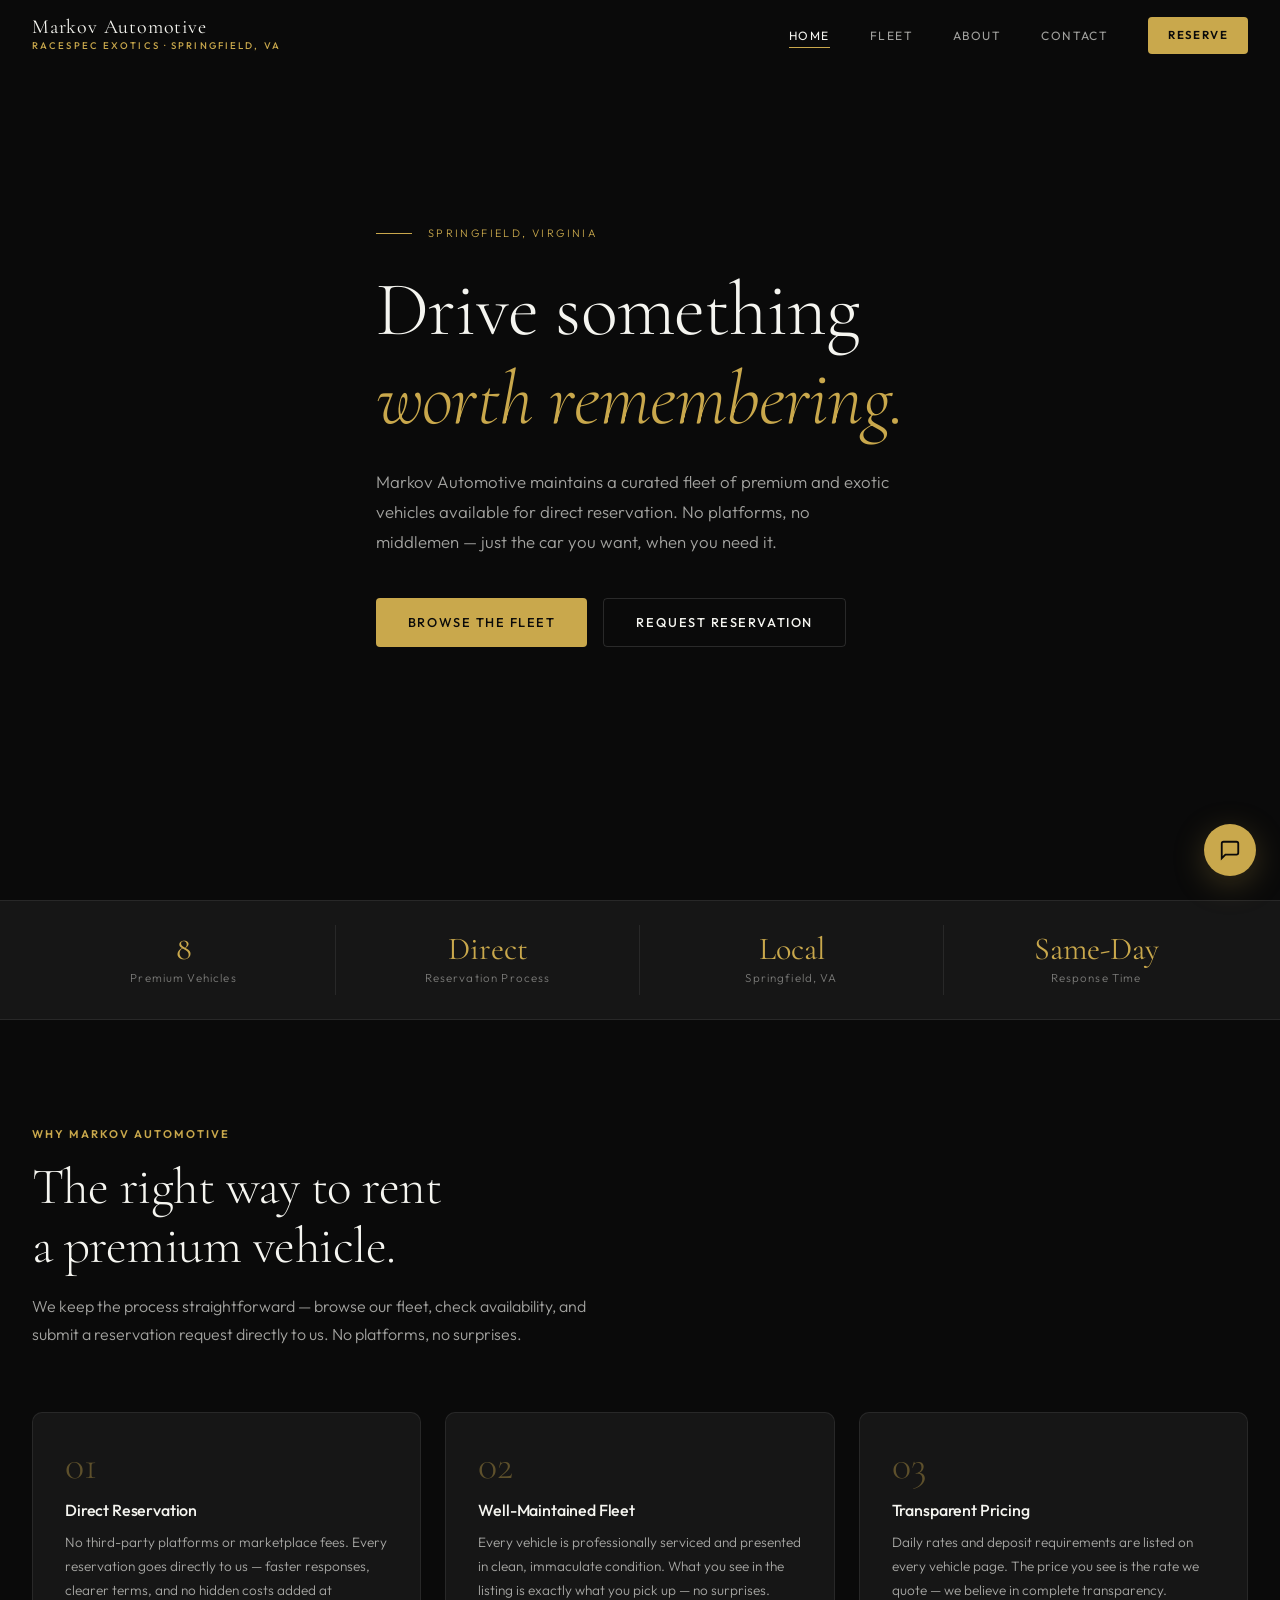
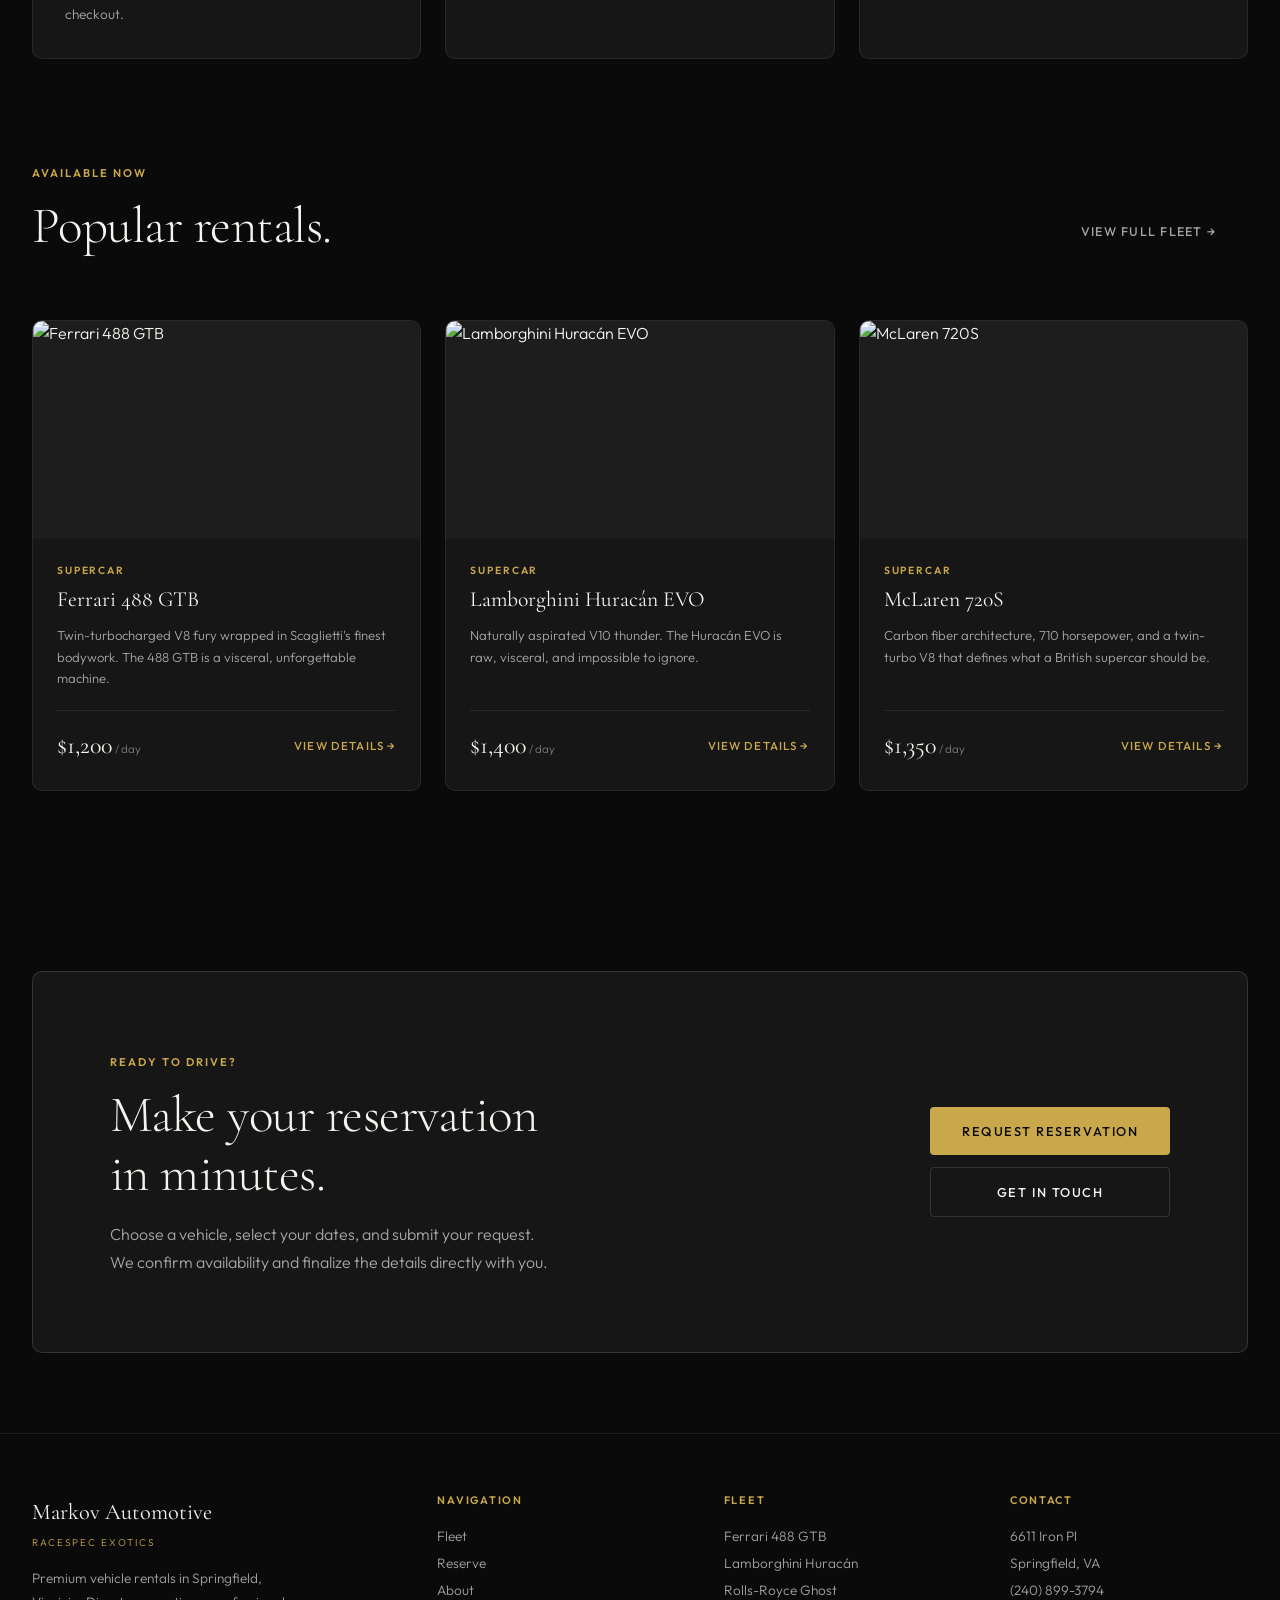
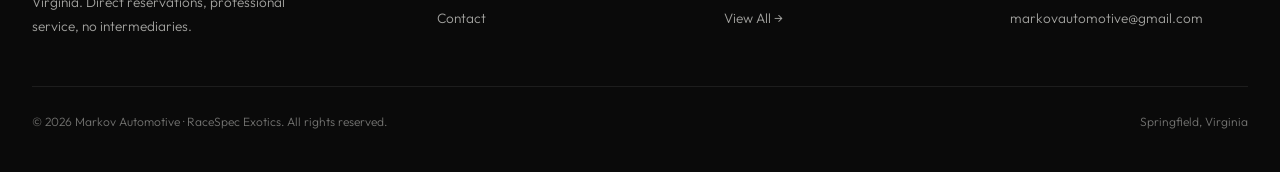
==== commit 50b9aefe: "Add files via upload" ====
--- a/index.html
+++ b/index.html
@@ -1,30 +1,237 @@
-<!doctype html><html lang="en"><head><meta charset="utf-8"><meta name="viewport" content="width=device-width, initial-scale=1"><title>Markov Auto | Premium Car Rentals in Springfield VA</title><meta name="description" content="Premium car rental booking site for Markov Auto in Springfield, Virginia."><link rel="preconnect" href="https://fonts.googleapis.com"><link rel="preconnect" href="https://fonts.gstatic.com" crossorigin><link href="https://fonts.googleapis.com/css2?family=Inter:wght@400;500;600;700;800;900&display=swap" rel="stylesheet"><style>
-:root{--bg:#060606;--panel:#101010;--panel2:#171717;--text:#fff;--muted:#b8b8b8;--gold:#d5ad62;--line:rgba(255,255,255,.12);--red:#ff6b6b;--green:#74d99f;--radius:24px}*{box-sizing:border-box;margin:0;padding:0}html{scroll-behavior:smooth}body{font-family:Inter,system-ui,sans-serif;background:var(--bg);color:var(--text);line-height:1.55}a{color:inherit;text-decoration:none}img{width:100%;height:100%;object-fit:cover;display:block}.nav{position:fixed;z-index:100;top:0;left:0;right:0;height:78px;display:flex;justify-content:space-between;align-items:center;padding:0 5vw;background:rgba(6,6,6,.78);backdrop-filter:blur(18px);border-bottom:1px solid var(--line)}.logo{font-weight:900;letter-spacing:.12em}.logo span{color:var(--gold)}.links{display:flex;gap:24px;align-items:center}.links a{font-size:14px;color:var(--muted);font-weight:700}.links a:hover,.links .active{color:white}.nav-cta{padding:11px 16px;border:1px solid rgba(213,173,98,.5);border-radius:999px;color:white!important}.hamb{display:none;background:transparent;border:0}.hamb span{display:block;width:24px;height:2px;background:#fff;margin:5px}.hero{min-height:100vh;position:relative;display:flex;align-items:center;padding:130px 5vw 80px}.hero-media,.shade{position:absolute;inset:0}.shade{background:linear-gradient(90deg,rgba(0,0,0,.95),rgba(0,0,0,.65),rgba(0,0,0,.2))}.hero-media img{filter:contrast(1.05) saturate(.85)}.hero-inner{position:relative;max-width:980px}.eyebrow{color:var(--gold);font-size:12px;font-weight:900;letter-spacing:.22em;text-transform:uppercase;margin-bottom:16px}h1{font-size:clamp(48px,8vw,108px);line-height:.92;letter-spacing:-.075em}h2{font-size:clamp(32px,5vw,64px);line-height:1;letter-spacing:-.055em}h3{font-size:22px;letter-spacing:-.025em}.hero-copy,.lead,.page-hero p{font-size:20px;color:var(--muted);max-width:760px;margin-top:22px}.hero-actions{display:flex;gap:14px;flex-wrap:wrap;margin-top:30px}.btn{display:inline-flex;align-items:center;justify-content:center;border-radius:999px;padding:14px 22px;text-transform:uppercase;letter-spacing:.12em;font-size:13px;font-weight:900;border:0;cursor:pointer;transition:.25s}.btn:hover{transform:translateY(-2px)}.gold{background:var(--gold);color:#111}.ghost{background:transparent;border:1px solid var(--line);color:#fff}.full{width:100%}.quick-book{margin-top:34px;display:grid;grid-template-columns:1.35fr 1fr 1fr auto;gap:10px;background:rgba(255,255,255,.08);border:1px solid var(--line);backdrop-filter:blur(14px);padding:12px;border-radius:22px;max-width:980px}.quick-book input,.quick-book select,.quick-book button{height:52px;border:1px solid var(--line);border-radius:14px;background:#0d0d0d;color:#fff;padding:0 14px;font:inherit}.quick-book button{background:var(--gold);color:#111;font-weight:900;text-transform:uppercase;font-size:12px;letter-spacing:.1em;cursor:pointer}.search-strip{display:grid;grid-template-columns:repeat(4,1fr);border-block:1px solid var(--line);background:#0b0b0b}.search-strip div{padding:24px;text-align:center;border-right:1px solid var(--line)}.search-strip b{font-size:24px;color:#fff}.search-strip span{display:block;color:var(--muted);font-size:12px;text-transform:uppercase;letter-spacing:.12em}.section{padding:90px 5vw}.split{display:grid;grid-template-columns:1fr 1.25fr;gap:58px}.dark{background:linear-gradient(180deg,#101010,#060606)}.section-head{display:flex;justify-content:space-between;align-items:end;gap:24px;margin-bottom:32px}.text-link{color:var(--gold);font-weight:900}.vehicle-grid{display:grid;grid-template-columns:repeat(4,1fr);gap:20px}.vehicle-card{background:var(--panel);border:1px solid var(--line);border-radius:var(--radius);overflow:hidden;transition:.25s}.vehicle-card:hover{transform:translateY(-6px);border-color:rgba(213,173,98,.5);box-shadow:0 30px 90px rgba(0,0,0,.35)}.vehicle-img{height:240px;position:relative;display:block;overflow:hidden}.vehicle-img img{transition:.7s}.vehicle-card:hover img{transform:scale(1.05)}.vehicle-img span{position:absolute;top:16px;left:16px;padding:7px 11px;border-radius:999px;background:rgba(0,0,0,.72);border:1px solid rgba(255,255,255,.16);font-size:11px;letter-spacing:.12em;text-transform:uppercase}.vehicle-body{padding:22px;min-height:250px;display:flex;flex-direction:column;justify-content:space-between}.vehicle-body p,.steps p,.footer p,.request-card p,.contact-card p{color:var(--muted);font-size:14px;margin-top:8px}.vehicle-meta{display:flex;justify-content:space-between;align-items:center;margin-top:22px}.vehicle-meta b{font-size:18px;color:var(--gold)}.vehicle-meta a{font-weight:900}.process{text-align:center}.steps{display:grid;grid-template-columns:repeat(3,1fr);gap:20px;margin-top:34px;text-align:left}.steps div,.request-card,.booking-panel,.contact-form,.contact-card{background:var(--panel);border:1px solid var(--line);border-radius:var(--radius);padding:28px}.steps b{color:var(--gold)}.cta{margin:40px 5vw 95px;border:1px solid rgba(213,173,98,.35);border-radius:34px;text-align:center;background:radial-gradient(circle at top,rgba(213,173,98,.24),rgba(255,255,255,.03));}.cta p{color:var(--muted);margin:16px auto 26px}.page{padding-top:78px}.page-hero{padding:95px 5vw 45px;border-bottom:1px solid var(--line);background:radial-gradient(circle at 85% 0%,rgba(213,173,98,.16),transparent 34%)}.booking-hero{padding-bottom:70px}.filters{display:flex;gap:10px;flex-wrap:wrap;padding:28px 5vw 0}.filters button{border:1px solid var(--line);background:#0d0d0d;color:#fff;border-radius:999px;padding:10px 14px;cursor:pointer}.filters button.active{background:var(--gold);color:#111;border-color:var(--gold);font-weight:900}.booking-layout{display:grid;grid-template-columns:1.2fr .8fr;gap:28px;align-items:start}.form-grid{display:grid;grid-template-columns:1.2fr 1fr 1fr;gap:14px}.form-grid label:last-child{grid-column:1/-1}.availability-result{margin:20px 0;padding:16px;border-radius:16px;background:#0b0b0b;border:1px solid var(--line);color:var(--muted);font-weight:700}.availability-result.good{color:var(--green);border-color:rgba(116,217,159,.45);background:rgba(116,217,159,.08)}.availability-result.bad{color:var(--red);border-color:rgba(255,107,107,.45);background:rgba(255,107,107,.08)}label{display:block;font-size:12px;text-transform:uppercase;letter-spacing:.12em;color:#ddd;font-weight:900;margin-bottom:14px}input,select,textarea{width:100%;margin-top:8px;background:#090909;color:#fff;border:1px solid var(--line);border-radius:14px;padding:14px;font:inherit;outline:none}input:focus,select:focus,textarea:focus{border-color:var(--gold)}.calendar-card{padding:20px;border-radius:22px;background:#0a0a0a;border:1px solid var(--line)}.calendar-head{display:flex;justify-content:space-between;align-items:center;margin-bottom:16px}.calendar-head button{width:42px;height:42px;border-radius:50%;background:#121212;border:1px solid var(--line);color:#fff;font-size:24px;cursor:pointer}.calendar-week,.calendar-grid{display:grid;grid-template-columns:repeat(7,1fr);gap:8px}.calendar-week span{text-align:center;color:var(--muted);font-size:11px;text-transform:uppercase}.day{aspect-ratio:1/1;border-radius:14px;border:1px solid var(--line);display:flex;align-items:center;justify-content:center;color:#fff;background:#101010;font-weight:700}.day.empty{opacity:0;border:0}.day.blocked{color:#fff;background:rgba(255,107,107,.18);border-color:rgba(255,107,107,.55);text-decoration:line-through}.day.selected{background:rgba(213,173,98,.28);border-color:var(--gold);color:#fff}.legend{display:flex;gap:18px;flex-wrap:wrap;margin-top:16px;color:var(--muted);font-size:13px}.legend i{display:inline-block;width:12px;height:12px;border-radius:50%;margin-right:7px;vertical-align:-1px}.legend .open{background:#101010;border:1px solid var(--line)}.legend .blocked{background:rgba(255,107,107,.35)}.legend .selected{background:var(--gold)}.small-note{font-size:12px!important;color:var(--muted);margin-top:14px}.car-hero{display:grid;grid-template-columns:1fr 1.05fr;gap:38px;align-items:center;padding:126px 5vw 60px}.car-hero img{height:540px;border-radius:32px;border:1px solid var(--line)}.car-layout{display:grid;grid-template-columns:1fr 380px;gap:34px;align-items:start}.specs{display:grid;grid-template-columns:repeat(5,1fr);gap:12px;margin-bottom:42px}.specs div{background:var(--panel);border:1px solid var(--line);border-radius:18px;padding:18px}.specs span{display:block;color:var(--muted);font-size:11px;text-transform:uppercase;letter-spacing:.12em}.specs b{display:block;margin-top:7px;color:#fff}.gallery{display:grid;grid-template-columns:repeat(3,1fr);gap:12px;margin-top:28px}.gallery button{border:0;background:transparent;cursor:pointer}.gallery img{height:170px;border:1px solid var(--line);border-radius:18px}.sticky{position:sticky;top:100px}.request-card ul{color:var(--muted);margin:18px 0 0 19px}.mini-availability{margin:18px 0;padding:14px;border-radius:14px;background:#0b0b0b;border:1px solid var(--line);color:var(--muted);font-size:13px}.contact-layout,.admin-layout{display:grid;grid-template-columns:1.2fr .8fr;gap:28px}.check{list-style:none;color:var(--muted);margin-top:24px}.check li{margin-bottom:12px}.check li:before{content:'✓';color:var(--gold);font-weight:900;margin-right:10px}.blocked-list{display:flex;flex-wrap:wrap;gap:10px;margin:18px 0}.blocked-list button{background:rgba(255,107,107,.14);border:1px solid rgba(255,107,107,.42);color:#fff;border-radius:999px;padding:9px 12px;cursor:pointer}.code-box{white-space:pre-wrap;background:#080808;border:1px solid var(--line);border-radius:16px;padding:18px;max-height:360px;overflow:auto;color:#d7d7d7}.footer{display:grid;grid-template-columns:2fr 1fr 1fr;gap:34px;padding:55px 5vw;border-top:1px solid var(--line);background:#050505}.footer p,.footer a{color:var(--muted);display:block;margin-top:8px}.footer h4{margin-bottom:12px}@media(max-width:1150px){.vehicle-grid{grid-template-columns:repeat(2,1fr)}.quick-book,.form-grid{grid-template-columns:1fr 1fr}.booking-layout,.car-layout,.contact-layout,.admin-layout{grid-template-columns:1fr}.sticky{position:static}.specs{grid-template-columns:repeat(2,1fr)}}@media(max-width:760px){.links{display:none;position:absolute;top:78px;left:0;right:0;background:#070707;border-bottom:1px solid var(--line);padding:24px 5vw;flex-direction:column;align-items:flex-start}.links.open{display:flex}.hamb{display:block}.hero{min-height:820px}.quick-book,.search-strip,.split,.vehicle-grid,.steps,.car-hero,.footer{grid-template-columns:1fr}.section-head{display:block}.car-hero img{height:330px}.gallery{grid-template-columns:1fr}.gallery img{height:220px}h1{font-size:54px}.section{padding:64px 5vw}.page-hero{padding-top:70px}.calendar-week,.calendar-grid{gap:5px}.day{border-radius:10px;font-size:13px}}
-
-html{scroll-behavior:smooth}.page{display:none}.page.active{display:block}.vehicle-img{border:0;text-align:left;width:100%;cursor:pointer}.vehicle-meta button,.text-link{background:none;border:0;color:#d6b36a;cursor:pointer;font-weight:800}.admin-box{background:#111;border:1px solid rgba(255,255,255,.12);border-radius:24px;padding:24px}.detail-hero{min-height:54vh}.mini-note{font-size:13px;color:#a3a3a3;margin-top:10px}.filter-row{display:flex;gap:12px;flex-wrap:wrap;margin-bottom:24px}.filter-row input,.filter-row select{background:#101010;color:#fff;border:1px solid rgba(255,255,255,.16);border-radius:14px;padding:13px 14px}.calendar-grid{display:grid;grid-template-columns:repeat(7,1fr);gap:8px}.cal-day{border:1px solid rgba(255,255,255,.13);border-radius:12px;padding:10px;min-height:44px;background:#121212;color:#ddd}.cal-day.blocked{background:rgba(214,179,106,.18);color:#d6b36a;border-color:rgba(214,179,106,.45)}.cal-day.empty{opacity:.25}.status-pill{display:inline-flex;border:1px solid rgba(214,179,106,.4);color:#d6b36a;border-radius:999px;padding:7px 10px;font-size:12px;font-weight:800}.form-grid textarea{grid-column:1/-1;min-height:96px}.form-grid input,.form-grid select,.form-grid textarea{font:inherit}@media(max-width:760px){.quick-book{grid-template-columns:1fr}.calendar-grid{gap:5px}.cal-day{font-size:12px;padding:7px;min-height:34px}}</style></head><body>
-<header class="nav"><a class="logo" href="#home" onclick="showPage('home')"><span>MARKOV</span> AUTO</a><button class="hamb" aria-label="menu"><span></span><span></span><span></span></button><nav class="links"><a href="#home" onclick="showPage('home')">Home</a><a href="#fleet" onclick="showPage('fleet')">Fleet</a><a href="#booking" onclick="showPage('booking')">Book</a><a href="#about" onclick="showPage('about')">About</a><a href="#contact" onclick="showPage('contact')">Contact</a><a class="nav-cta" href="#booking" onclick="showPage('booking')">Check Availability</a></nav></header>
-<main>
-<section id="page-home" class="page active"><section class="hero"><div class="hero-media"><img src="https://images.unsplash.com/photo-1503376780353-7e6692767b70?w=2200&auto=format&fit=crop" alt="premium sports car"></div><div class="shade"></div><div class="hero-inner"><p class="eyebrow">Springfield, Virginia · Premium Rentals</p><h1>Reserve cars that make the moment.</h1><p class="hero-copy">Markov Auto gives clients a clean way to browse premium vehicles, check availability, and request a reservation directly.</p><div class="quick-book"><select id="heroCar"><option value="">Choose vehicle</option><option value="corvette-c8">Chevrolet Corvette C8 Stingray</option><option value="amg-g63">Mercedes-AMG G 63</option><option value="bmw-m4">BMW M4 Competition</option><option value="range-rover">Range Rover Autobiography</option><option value="porsche-911">Porsche 911 Carrera S</option><option value="huracan-evo">Lamborghini Huracán EVO</option><option value="escalade-v">Cadillac Escalade-V</option><option value="rolls-royce-ghost">Rolls-Royce Ghost</option></select><input id="heroPickup" type="date"><input id="heroReturn" type="date"><button onclick="startBookingFromHero()">Check Availability</button></div><div class="hero-actions"><a class="btn gold" href="#fleet" onclick="showPage('fleet')">Browse Fleet</a><a class="btn ghost" href="#booking" onclick="showPage('booking')">Start Booking</a></div></div></section><section class="search-strip"><div><b>8</b><span>Example vehicles</span></div><div><b>Live</b><span>Calendar-style availability</span></div><div><b>Direct</b><span>Reservation requests</span></div><div><b>Local</b><span>Springfield, VA</span></div></section><section class="section split"><div><p class="eyebrow">Built like a booking platform</p><h2>Fleet, dates, availability, then reservation.</h2></div><div><p class="lead">The site is organized around the way rental customers actually book: pick a vehicle, choose pickup and return dates, check the calendar, then submit details. The included admin section lets Dima update blocked dates in this demo, and it can later connect to Firebase, Supabase, Airtable, or a custom backend.</p></div></section><section class="section dark"><div class="section-head"><div><p class="eyebrow">Featured Fleet</p><h2>Popular rentals</h2></div><button onclick="showPage('fleet')" class="text-link">View all cars →</button></div><div class="vehicle-grid"><article class="vehicle-card" data-car-card data-category="Sports Car" data-price="299" data-name="chevrolet corvette c8 stingray"><button class="vehicle-img" onclick="showCar('corvette-c8')"><img src="https://images.unsplash.com/photo-1619405399517-d7fce0f13302?w=1800&auto=format&fit=crop" alt="Chevrolet Corvette C8 Stingray"><span>Sports Car</span></button><div class="vehicle-body"><div><h3>Chevrolet Corvette C8 Stingray</h3><p>A sharp mid-engine sports car built for weekends, events, photos, and unforgettable drives.</p></div><div class="vehicle-meta"><b>$299/day</b><button onclick="showCar('corvette-c8')">View details</button></div></div></article><article class="vehicle-card" data-car-card data-category="Luxury SUV" data-price="549" data-name="mercedes-amg g 63"><button class="vehicle-img" onclick="showCar('amg-g63')"><img src="https://images.unsplash.com/photo-1520031441872-265e4ff70366?w=1800&auto=format&fit=crop" alt="Mercedes-AMG G 63"><span>Luxury SUV</span></button><div class="vehicle-body"><div><h3>Mercedes-AMG G 63</h3><p>Luxury presence, comfort, and power in one of the most recognizable SUVs on the road.</p></div><div class="vehicle-meta"><b>$549/day</b><button onclick="showCar('amg-g63')">View details</button></div></div></article><article class="vehicle-card" data-car-card data-category="Performance Coupe" data-price="349" data-name="bmw m4 competition"><button class="vehicle-img" onclick="showCar('bmw-m4')"><img src="https://images.unsplash.com/photo-1611016186353-9af58c69a533?w=1800&auto=format&fit=crop" alt="BMW M4 Competition"><span>Performance Coupe</span></button><div class="vehicle-body"><div><h3>BMW M4 Competition</h3><p>Aggressive, modern, and comfortable enough for daily driving while still feeling special.</p></div><div class="vehicle-meta"><b>$349/day</b><button onclick="showCar('bmw-m4')">View details</button></div></div></article><article class="vehicle-card" data-car-card data-category="Luxury SUV" data-price="499" data-name="range rover autobiography"><button class="vehicle-img" onclick="showCar('range-rover')"><img src="https://images.unsplash.com/photo-1606664515524-ed2f786a0bd6?w=1800&auto=format&fit=crop" alt="Range Rover Autobiography"><span>Luxury SUV</span></button><div class="vehicle-body"><div><h3>Range Rover Autobiography</h3><p>A refined luxury SUV for weddings, airport runs, business trips, and premium travel.</p></div><div class="vehicle-meta"><b>$499/day</b><button onclick="showCar('range-rover')">View details</button></div></div></article></div></section><section class="section process"><p class="eyebrow">Booking flow</p><h2>Designed to feel real, not like a contact form.</h2><div class="steps"><div><b>01</b><h3>Choose vehicle</h3><p>Customers browse vehicle pages with price, specs, gallery, and availability.</p></div><div><b>02</b><h3>Pick dates</h3><p>The calendar marks unavailable days so customers know what is open.</p></div><div><b>03</b><h3>Request reservation</h3><p>Markov Auto receives the full request and confirms details directly.</p></div></div></section><section class="section cta"><h2>Ready to reserve?</h2><p>Check the calendar, choose dates, and send a reservation request to Markov Auto.</p><a class="btn gold" href="#booking" onclick="showPage('booking')">Check Availability</a></section></section>
-<section id="page-fleet" class="page"><section class="page-hero"><p class="eyebrow">Markov Auto Fleet</p><h1>Choose the right car for the occasion.</h1><p>Browse premium vehicles for weekends, events, business trips, content shoots, and special moments.</p></section><section class="section"><div class="filter-row"><input id="fleetSearch" placeholder="Search cars" oninput="filterFleet()"><select id="fleetCategory" onchange="filterFleet()"><option value="">All categories</option><option>Sports Car</option><option>Luxury SUV</option><option>Performance Coupe</option><option>Sports Coupe</option><option>Exotic</option><option>Ultra Luxury</option></select><select id="fleetPrice" onchange="filterFleet()"><option value="">Any price</option><option value="400">Under $400/day</option><option value="700">Under $700/day</option><option value="1000">Under $1000/day</option></select></div><div class="vehicle-grid" id="fleetGrid"><article class="vehicle-card" data-car-card data-category="Sports Car" data-price="299" data-name="chevrolet corvette c8 stingray"><button class="vehicle-img" onclick="showCar('corvette-c8')"><img src="https://images.unsplash.com/photo-1619405399517-d7fce0f13302?w=1800&auto=format&fit=crop" alt="Chevrolet Corvette C8 Stingray"><span>Sports Car</span></button><div class="vehicle-body"><div><h3>Chevrolet Corvette C8 Stingray</h3><p>A sharp mid-engine sports car built for weekends, events, photos, and unforgettable drives.</p></div><div class="vehicle-meta"><b>$299/day</b><button onclick="showCar('corvette-c8')">View details</button></div></div></article><article class="vehicle-card" data-car-card data-category="Luxury SUV" data-price="549" data-name="mercedes-amg g 63"><button class="vehicle-img" onclick="showCar('amg-g63')"><img src="https://images.unsplash.com/photo-1520031441872-265e4ff70366?w=1800&auto=format&fit=crop" alt="Mercedes-AMG G 63"><span>Luxury SUV</span></button><div class="vehicle-body"><div><h3>Mercedes-AMG G 63</h3><p>Luxury presence, comfort, and power in one of the most recognizable SUVs on the road.</p></div><div class="vehicle-meta"><b>$549/day</b><button onclick="showCar('amg-g63')">View details</button></div></div></article><article class="vehicle-card" data-car-card data-category="Performance Coupe" data-price="349" data-name="bmw m4 competition"><button class="vehicle-img" onclick="showCar('bmw-m4')"><img src="https://images.unsplash.com/photo-1611016186353-9af58c69a533?w=1800&auto=format&fit=crop" alt="BMW M4 Competition"><span>Performance Coupe</span></button><div class="vehicle-body"><div><h3>BMW M4 Competition</h3><p>Aggressive, modern, and comfortable enough for daily driving while still feeling special.</p></div><div class="vehicle-meta"><b>$349/day</b><button onclick="showCar('bmw-m4')">View details</button></div></div></article><article class="vehicle-card" data-car-card data-category="Luxury SUV" data-price="499" data-name="range rover autobiography"><button class="vehicle-img" onclick="showCar('range-rover')"><img src="https://images.unsplash.com/photo-1606664515524-ed2f786a0bd6?w=1800&auto=format&fit=crop" alt="Range Rover Autobiography"><span>Luxury SUV</span></button><div class="vehicle-body"><div><h3>Range Rover Autobiography</h3><p>A refined luxury SUV for weddings, airport runs, business trips, and premium travel.</p></div><div class="vehicle-meta"><b>$499/day</b><button onclick="showCar('range-rover')">View details</button></div></div></article><article class="vehicle-card" data-car-card data-category="Sports Coupe" data-price="449" data-name="porsche 911 carrera s"><button class="vehicle-img" onclick="showCar('porsche-911')"><img src="https://images.unsplash.com/photo-1503376760367-1b612164ad40?w=1800&auto=format&fit=crop" alt="Porsche 911 Carrera S"><span>Sports Coupe</span></button><div class="vehicle-body"><div><h3>Porsche 911 Carrera S</h3><p>A timeless sports car for clients who want performance without sacrificing luxury.</p></div><div class="vehicle-meta"><b>$449/day</b><button onclick="showCar('porsche-911')">View details</button></div></div></article><article class="vehicle-card" data-car-card data-category="Exotic" data-price="899" data-name="lamborghini huracán evo"><button class="vehicle-img" onclick="showCar('huracan-evo')"><img src="https://images.unsplash.com/photo-1663046755106-cf268a6210f9?w=1800&auto=format&fit=crop" alt="Lamborghini Huracán EVO"><span>Exotic</span></button><div class="vehicle-body"><div><h3>Lamborghini Huracán EVO</h3><p>A true exotic rental made for special occasions, content shoots, and high-end experiences.</p></div><div class="vehicle-meta"><b>$899/day</b><button onclick="showCar('huracan-evo')">View details</button></div></div></article><article class="vehicle-card" data-car-card data-category="Luxury SUV" data-price="599" data-name="cadillac escalade-v"><button class="vehicle-img" onclick="showCar('escalade-v')"><img src="https://images.unsplash.com/photo-1669731038156-f45c4228cd47?w=1800&auto=format&fit=crop" alt="Cadillac Escalade-V"><span>Luxury SUV</span></button><div class="vehicle-body"><div><h3>Cadillac Escalade-V</h3><p>A large luxury SUV with room, sound, power, and road presence for groups or events.</p></div><div class="vehicle-meta"><b>$599/day</b><button onclick="showCar('escalade-v')">View details</button></div></div></article><article class="vehicle-card" data-car-card data-category="Ultra Luxury" data-price="1199" data-name="rolls-royce ghost"><button class="vehicle-img" onclick="showCar('rolls-royce-ghost')"><img src="https://images.unsplash.com/photo-1631295868223-63265b40d9e4?w=1800&auto=format&fit=crop" alt="Rolls-Royce Ghost"><span>Ultra Luxury</span></button><div class="vehicle-body"><div><h3>Rolls-Royce Ghost</h3><p>A flagship luxury rental for weddings, VIP clients, corporate arrivals, and private events.</p></div><div class="vehicle-meta"><b>$1199/day</b><button onclick="showCar('rolls-royce-ghost')">View details</button></div></div></article></div></section></section>
-<section id="page-detail" class="page"><section class="hero detail-hero"><div class="hero-media"><img id="detailImg" src="" alt="car"></div><div class="shade"></div><div class="hero-inner"><button class="text-link" onclick="showPage('fleet')">← Back to fleet</button><p class="eyebrow" id="detailCat"></p><h1 id="detailName"></h1><p class="hero-copy" id="detailDesc"></p><div class="hero-actions"><a class="btn gold" href="#booking" onclick="bookThisCar()">Check Availability</a><span class="status-pill" id="detailPrice"></span></div></div></section><section class="section split"><div><p class="eyebrow">Vehicle details</p><h2 id="detailWhy"></h2></div><div class="steps"><div><b id="detailSeats"></b><h3>Seats</h3></div><div><b id="detailPower"></b><h3>Power</h3></div><div><b id="detailDeposit"></b><h3>Deposit</h3></div></div></section><section class="section dark"><div class="section-head"><div><p class="eyebrow">Availability</p><h2>Check this vehicle’s calendar</h2></div><button class="text-link" onclick="bookThisCar()">Request dates →</button></div><div id="detailCalendar" class="calendar-grid"></div></section></section>
-<section id="page-booking" class="page"><section class="page-hero"><p class="eyebrow">Reservation Request</p><h1>Check availability and request your rental.</h1><p>Select a car and dates. Unavailable demo dates are marked on the calendar.</p></section><section class="section split"><div><div class="booking-card"><h2>Booking details</h2><div class="form-grid"><select id="bookCar" onchange="renderCalendar()"><option value="">Choose vehicle</option><option value="corvette-c8">Chevrolet Corvette C8 Stingray</option><option value="amg-g63">Mercedes-AMG G 63</option><option value="bmw-m4">BMW M4 Competition</option><option value="range-rover">Range Rover Autobiography</option><option value="porsche-911">Porsche 911 Carrera S</option><option value="huracan-evo">Lamborghini Huracán EVO</option><option value="escalade-v">Cadillac Escalade-V</option><option value="rolls-royce-ghost">Rolls-Royce Ghost</option></select><input id="bookPickup" type="date" onchange="renderCalendar()"><input id="bookReturn" type="date" onchange="renderCalendar()"><input placeholder="Full name"><input placeholder="Phone"><input placeholder="Email"><input placeholder="Pickup location"><textarea placeholder="Notes, delivery request, event type, or questions"></textarea><button class="btn gold" onclick="fakeSubmit()">Request Reservation</button></div><p class="mini-note" id="bookingMsg">This is a ready demo form. Connect it to Formspree, Netlify Forms, Firebase, or Supabase when going live.</p></div></div><div><div class="admin-box"><p class="eyebrow">Availability calendar</p><h2 id="calTitle">Select a vehicle</h2><div id="bookingCalendar" class="calendar-grid"></div><p class="mini-note">Gold dates are unavailable. The admin section can update these blocked dates for the demo.</p></div></div></section></section>
-<section id="page-about" class="page"><section class="page-hero"><p class="eyebrow">About Markov Auto</p><h1>A cleaner rental experience built around quality cars and direct service.</h1><p>Markov Auto is built for clients who care about the vehicle, the experience, and the details. The brand should feel personal, premium, and easy to trust.</p></section><section class="section split"><div><h2>Premium service without making the customer work.</h2></div><p class="lead">The site keeps the business focused on cars, availability, and direct reservations. It gives Dima a professional brand presence while still keeping the process simple for customers.</p></section></section>
-<section id="page-contact" class="page"><section class="page-hero"><p class="eyebrow">Contact</p><h1>Talk to Markov Auto.</h1><p>Questions about availability, pricing, delivery, or special events? Reach out directly.</p></section><section class="section split"><div class="booking-card"><h2>Send a message</h2><div class="form-grid"><input placeholder="Full name"><input placeholder="Phone"><input placeholder="Email"><textarea placeholder="What can we help with?"></textarea><button class="btn gold">Send Message</button></div></div><div><h2>Markov Auto</h2><p class="lead">6611 Iron Pl, Springfield, VA<br><a href="tel:2408993794">(240) 899-3794</a><br><a href="mailto:markovautomotive@gmail.com">markovautomotive@gmail.com</a></p></div></section></section>
-<section id="page-admin" class="page"><section class="page-hero"><p class="eyebrow">Demo Admin</p><h1>Update unavailable dates.</h1><p>This is a simple front-end demo for Dima. For production, connect this section to a real backend login/database.</p></section><section class="section split"><div class="booking-card"><h2>Block a date</h2><div class="form-grid"><select id="adminCar"><option value="">Choose vehicle</option><option value="corvette-c8">Chevrolet Corvette C8 Stingray</option><option value="amg-g63">Mercedes-AMG G 63</option><option value="bmw-m4">BMW M4 Competition</option><option value="range-rover">Range Rover Autobiography</option><option value="porsche-911">Porsche 911 Carrera S</option><option value="huracan-evo">Lamborghini Huracán EVO</option><option value="escalade-v">Cadillac Escalade-V</option><option value="rolls-royce-ghost">Rolls-Royce Ghost</option></select><input id="adminDate" type="date"><button class="btn gold" onclick="blockDate()">Add unavailable date</button><button class="btn ghost" onclick="clearDemoDates()">Reset demo dates</button></div><p class="mini-note" id="adminMsg"></p></div><div class="admin-box"><p class="eyebrow">Current blocked dates</p><div id="blockedList"></div></div></section></section>
-</main><footer class="footer"><div><a class="logo" href="#home" onclick="showPage('home')"><span>MARKOV</span> AUTO</a><p>Premium car rentals and direct reservation requests in Springfield, Virginia.</p></div><div><h4>Contact</h4><p>6611 Iron Pl, Springfield, VA</p><p><a href="tel:2408993794">(240) 899-3794</a></p><p><a href="mailto:markovautomotive@gmail.com">markovautomotive@gmail.com</a></p></div><div><h4>Pages</h4><a href="#fleet" onclick="showPage('fleet')">Fleet</a><a href="#booking" onclick="showPage('booking')">Booking</a><a href="#admin" onclick="showPage('admin')">Availability Admin</a></div></footer>
-<script>const CARS=[{"id": "corvette-c8", "file": "corvette-c8.html", "name": "Chevrolet Corvette C8 Stingray", "category": "Sports Car", "price": 299, "img": "https://images.unsplash.com/photo-1619405399517-d7fce0f13302?w=1800&auto=format&fit=crop", "seats": "2", "trans": "Auto", "power": "495 hp", "deposit": "$1,000", "desc": "A sharp mid-engine sports car built for weekends, events, photos, and unforgettable drives."}, {"id": "amg-g63", "file": "amg-g63.html", "name": "Mercedes-AMG G 63", "category": "Luxury SUV", "price": 549, "img": "https://images.unsplash.com/photo-1520031441872-265e4ff70366?w=1800&auto=format&fit=crop", "seats": "5", "trans": "Auto", "power": "577 hp", "deposit": "$1,500", "desc": "Luxury presence, comfort, and power in one of the most recognizable SUVs on the road."}, {"id": "bmw-m4", "file": "bmw-m4.html", "name": "BMW M4 Competition", "category": "Performance Coupe", "price": 349, "img": "https://images.unsplash.com/photo-1611016186353-9af58c69a533?w=1800&auto=format&fit=crop", "seats": "4", "trans": "Auto", "power": "503 hp", "deposit": "$1,000", "desc": "Aggressive, modern, and comfortable enough for daily driving while still feeling special."}, {"id": "range-rover", "file": "range-rover.html", "name": "Range Rover Autobiography", "category": "Luxury SUV", "price": 499, "img": "https://images.unsplash.com/photo-1606664515524-ed2f786a0bd6?w=1800&auto=format&fit=crop", "seats": "5", "trans": "Auto", "power": "523 hp", "deposit": "$1,500", "desc": "A refined luxury SUV for weddings, airport runs, business trips, and premium travel."}, {"id": "porsche-911", "file": "porsche-911.html", "name": "Porsche 911 Carrera S", "category": "Sports Coupe", "price": 449, "img": "https://images.unsplash.com/photo-1503376760367-1b612164ad40?w=1800&auto=format&fit=crop", "seats": "4", "trans": "PDK", "power": "443 hp", "deposit": "$1,200", "desc": "A timeless sports car for clients who want performance without sacrificing luxury."}, {"id": "huracan-evo", "file": "huracan-evo.html", "name": "Lamborghini Hurac\u00e1n EVO", "category": "Exotic", "price": 899, "img": "https://images.unsplash.com/photo-1663046755106-cf268a6210f9?w=1800&auto=format&fit=crop", "seats": "2", "trans": "Auto", "power": "631 hp", "deposit": "$2,500", "desc": "A true exotic rental made for special occasions, content shoots, and high-end experiences."}, {"id": "escalade-v", "file": "escalade-v.html", "name": "Cadillac Escalade-V", "category": "Luxury SUV", "price": 599, "img": "https://images.unsplash.com/photo-1669731038156-f45c4228cd47?w=1800&auto=format&fit=crop", "seats": "7", "trans": "Auto", "power": "682 hp", "deposit": "$1,500", "desc": "A large luxury SUV with room, sound, power, and road presence for groups or events."}, {"id": "rolls-royce-ghost", "file": "rolls-royce-ghost.html", "name": "Rolls-Royce Ghost", "category": "Ultra Luxury", "price": 1199, "img": "https://images.unsplash.com/photo-1631295868223-63265b40d9e4?w=1800&auto=format&fit=crop", "seats": "5", "trans": "Auto", "power": "563 hp", "deposit": "$3,000", "desc": "A flagship luxury rental for weddings, VIP clients, corporate arrivals, and private events."}];const DEFAULT_AVAILABILITY={"corvette-c8": {"blocked": ["2026-05-03", "2026-05-04", "2026-05-12"], "status": "available"}, "amg-g63": {"blocked": ["2026-05-08", "2026-05-09", "2026-05-20"], "status": "available"}, "bmw-m4": {"blocked": ["2026-05-03", "2026-05-04", "2026-05-12"], "status": "available"}, "range-rover": {"blocked": ["2026-05-08", "2026-05-09", "2026-05-20"], "status": "available"}, "porsche-911": {"blocked": ["2026-05-03", "2026-05-04", "2026-05-12"], "status": "available"}, "huracan-evo": {"blocked": ["2026-05-08", "2026-05-09", "2026-05-20"], "status": "available"}, "escalade-v": {"blocked": ["2026-05-03", "2026-05-04", "2026-05-12"], "status": "available"}, "rolls-royce-ghost": {"blocked": ["2026-05-08", "2026-05-09", "2026-05-20"], "status": "available"}};</script><script>
-let currentCarId=CARS[0].id;let availability=JSON.parse(localStorage.getItem('markovAvailability')||JSON.stringify(DEFAULT_AVAILABILITY));
-function showPage(id){document.querySelectorAll('.page').forEach(p=>p.classList.remove('active'));const el=document.getElementById('page-'+id);if(el)el.classList.add('active');location.hash=id;window.scrollTo(0,0);if(id==='booking')renderCalendar();if(id==='admin')renderBlockedList();}
-function getCar(id){return CARS.find(c=>c.id===id)||CARS[0];}
-function showCar(id){currentCarId=id;const c=getCar(id);document.getElementById('detailImg').src=c.img;document.getElementById('detailCat').textContent=c.category;document.getElementById('detailName').textContent=c.name;document.getElementById('detailDesc').textContent=c.desc;document.getElementById('detailPrice').textContent='$'+c.price+'/day';document.getElementById('detailWhy').textContent='Why rent the '+c.name.split(' ').slice(0,2).join(' ')+'?';document.getElementById('detailSeats').textContent=c.seats;document.getElementById('detailPower').textContent=c.power;document.getElementById('detailDeposit').textContent=c.deposit;showPage('detail');renderCalendar('detailCalendar',id);}
-function bookThisCar(){document.getElementById('bookCar').value=currentCarId;showPage('booking');renderCalendar();}
-function daysInMonth(){const now=new Date();return new Date(now.getFullYear(),now.getMonth()+1,0).getDate();}
-function renderCalendar(target='bookingCalendar',carId=null){const select=document.getElementById('bookCar');const id=carId || (select&&select.value) || currentCarId;const c=getCar(id);const t=document.getElementById(target);if(!t)return;if(document.getElementById('calTitle'))document.getElementById('calTitle').textContent=c.name+' availability';const now=new Date();const y=now.getFullYear(),m=now.getMonth();let out='';const first=new Date(y,m,1).getDay();for(let i=0;i<first;i++)out+='<div class="cal-day empty"></div>';const blocked=(availability[id]||[]);for(let d=1;d<=daysInMonth();d++){const iso=y+'-'+String(m+1).padStart(2,'0')+'-'+String(d).padStart(2,'0');out+='<div class="cal-day '+(blocked.includes(iso)?'blocked':'')+'"><b>'+d+'</b><br><small>'+(blocked.includes(iso)?'Unavailable':'Open')+'</small></div>';}t.innerHTML=out;}
-function startBookingFromHero(){document.getElementById('bookCar').value=document.getElementById('heroCar').value||CARS[0].id;document.getElementById('bookPickup').value=document.getElementById('heroPickup').value;document.getElementById('bookReturn').value=document.getElementById('heroReturn').value;showPage('booking');renderCalendar();}
-function fakeSubmit(){document.getElementById('bookingMsg').textContent='Reservation request demo submitted. Connect this button to Formspree, Netlify Forms, Firebase, Supabase, or your backend before launch.';}
-function filterFleet(){const q=document.getElementById('fleetSearch').value.toLowerCase();const cat=document.getElementById('fleetCategory').value;const price=document.getElementById('fleetPrice').value;document.querySelectorAll('[data-car-card]').forEach(card=>{const okName=card.dataset.name.includes(q);const okCat=!cat||card.dataset.category===cat;const okPrice=!price||Number(card.dataset.price)<=Number(price);card.style.display=(okName&&okCat&&okPrice)?'block':'none';});}
-function blockDate(){const id=document.getElementById('adminCar').value;const date=document.getElementById('adminDate').value;if(!id||!date){document.getElementById('adminMsg').textContent='Choose a car and date first.';return;}availability[id]=availability[id]||[];if(!availability[id].includes(date))availability[id].push(date);localStorage.setItem('markovAvailability',JSON.stringify(availability));document.getElementById('adminMsg').textContent='Date blocked for demo.';renderBlockedList();}
-function clearDemoDates(){localStorage.removeItem('markovAvailability');availability=JSON.parse(JSON.stringify(DEFAULT_AVAILABILITY));renderBlockedList();}
-function renderBlockedList(){const el=document.getElementById('blockedList');if(!el)return;el.innerHTML=CARS.map(c=>'<p><b>'+c.name+'</b><br><span class="mini-note">'+((availability[c.id]||[]).join(', ')||'No blocked dates')+'</span></p>').join('');}
-window.addEventListener('DOMContentLoaded',()=>{const h=(location.hash||'#home').replace('#','');showPage(['home','fleet','booking','about','contact','admin'].includes(h)?h:'home');renderCalendar();renderBlockedList();});
-</script></body></html>+<!DOCTYPE html>
+<html lang="en">
+<head>
+  <meta charset="UTF-8">
+  <meta name="viewport" content="width=device-width, initial-scale=1.0">
+  <title>Markov Automotive — Premium Car Rentals in Springfield, VA</title>
+  <meta name="description" content="Markov Automotive | RaceSpec Exotics — premium vehicle rentals in Springfield, Virginia. Ferrari, Lamborghini, Rolls-Royce, and more. Direct reservations, no middlemen.">
+  <link rel="stylesheet" href="shared.css">
+</head>
+<body>
+
+<!-- ══ NAV ══ -->
+<nav class="nav" id="main-nav">
+  <div class="nav-inner">
+    <a href="index.html" class="nav-logo">
+      <span class="wordmark">Markov Automotive</span>
+      <span class="sub">RaceSpec Exotics · Springfield, VA</span>
+    </a>
+    <div class="nav-links">
+      <a href="index.html">Home</a>
+      <a href="fleet.html">Fleet</a>
+      <a href="about.html">About</a>
+      <a href="contact.html">Contact</a>
+      <a href="booking.html" class="nav-reserve">Reserve</a>
+    </div>
+    <button class="nav-hamburger" id="nav-hamburger" aria-label="Menu">
+      <span></span><span></span><span></span>
+    </button>
+  </div>
+</nav>
+<div class="nav-mobile" id="nav-mobile">
+  <a href="index.html">Home</a>
+  <a href="fleet.html">Fleet</a>
+  <a href="about.html">About</a>
+  <a href="contact.html">Contact</a>
+  <a href="booking.html">Reserve a Vehicle</a>
+</div>
+
+<!-- ══ HERO ══ -->
+<section class="hero">
+  <div class="hero-bg" style="background-image:url('https://images.unsplash.com/photo-1580274455191-1c62238fa333?w=1800&q=80')"></div>
+  <div class="hero-overlay"></div>
+  <div class="container">
+    <div class="hero-content">
+      <div class="hero-eyebrow">
+        <span>Springfield, Virginia</span>
+      </div>
+      <h1>Drive something<br><em>worth remembering.</em></h1>
+      <p class="hero-sub">Markov Automotive maintains a curated fleet of premium and exotic vehicles available for direct reservation. No platforms, no middlemen — just the car you want, when you need it.</p>
+      <div class="hero-ctas">
+        <a href="fleet.html" class="btn btn-primary">Browse the Fleet</a>
+        <a href="booking.html" class="btn btn-outline">Request Reservation</a>
+      </div>
+    </div>
+  </div>
+</section>
+
+<!-- ══ STAT BAR ══ -->
+<div class="stat-bar">
+  <div class="container">
+    <div class="stat-grid">
+      <div class="stat-item">
+        <div class="val">8</div>
+        <div class="desc">Premium Vehicles</div>
+      </div>
+      <div class="stat-item">
+        <div class="val">Direct</div>
+        <div class="desc">Reservation Process</div>
+      </div>
+      <div class="stat-item">
+        <div class="val">Local</div>
+        <div class="desc">Springfield, VA</div>
+      </div>
+      <div class="stat-item">
+        <div class="val">Same-Day</div>
+        <div class="desc">Response Time</div>
+      </div>
+    </div>
+  </div>
+</div>
+
+<!-- ══ WHY ══ -->
+<section>
+  <div class="container">
+    <div class="section-heading reveal">
+      <span class="label">Why Markov Automotive</span>
+      <h2>The right way to rent<br>a premium vehicle.</h2>
+      <p>We keep the process straightforward — browse our fleet, check availability, and submit a reservation request directly to us. No platforms, no surprises.</p>
+    </div>
+
+    <div style="display:grid;grid-template-columns:repeat(auto-fit,minmax(280px,1fr));gap:1.5rem;">
+      <div class="surface-card reveal" data-delay="0">
+        <div style="font-family:var(--font-serif);font-size:2.5rem;color:var(--gold);opacity:0.4;margin-bottom:1rem;line-height:1;">01</div>
+        <h4 style="font-family:var(--font-sans);font-size:1rem;font-weight:500;margin-bottom:0.75rem;">Direct Reservation</h4>
+        <p style="font-size:0.85rem;">No third-party platforms or marketplace fees. Every reservation goes directly to us — faster responses, clearer terms, and no hidden costs added at checkout.</p>
+      </div>
+      <div class="surface-card reveal" data-delay="80">
+        <div style="font-family:var(--font-serif);font-size:2.5rem;color:var(--gold);opacity:0.4;margin-bottom:1rem;line-height:1;">02</div>
+        <h4 style="font-family:var(--font-sans);font-size:1rem;font-weight:500;margin-bottom:0.75rem;">Well-Maintained Fleet</h4>
+        <p style="font-size:0.85rem;">Every vehicle is professionally serviced and presented in clean, immaculate condition. What you see in the listing is exactly what you pick up — no surprises.</p>
+      </div>
+      <div class="surface-card reveal" data-delay="160">
+        <div style="font-family:var(--font-serif);font-size:2.5rem;color:var(--gold);opacity:0.4;margin-bottom:1rem;line-height:1;">03</div>
+        <h4 style="font-family:var(--font-sans);font-size:1rem;font-weight:500;margin-bottom:0.75rem;">Transparent Pricing</h4>
+        <p style="font-size:0.85rem;">Daily rates and deposit requirements are listed on every vehicle page. The price you see is the rate we quote — we believe in complete transparency.</p>
+      </div>
+    </div>
+  </div>
+</section>
+
+<!-- ══ POPULAR FLEET ══ -->
+<section style="padding-top:0;">
+  <div class="container">
+    <div class="section-heading reveal" style="display:flex;justify-content:space-between;align-items:flex-end;flex-wrap:wrap;gap:1rem;">
+      <div>
+        <span class="label">Available Now</span>
+        <h2 style="margin-top:0.75rem;">Popular rentals.</h2>
+      </div>
+      <a href="fleet.html" class="btn btn-ghost">View full fleet →</a>
+    </div>
+    <div class="cars-grid" id="featured-cars"></div>
+  </div>
+</section>
+
+<!-- ══ CTA BAND ══ -->
+<section style="padding:80px 0;">
+  <div class="container">
+    <div style="background:var(--surface);border:1px solid var(--border2);border-radius:var(--radius-lg);padding:clamp(2.5rem,6vw,5rem);display:flex;align-items:center;justify-content:space-between;gap:2rem;flex-wrap:wrap;">
+      <div>
+        <span class="label">Ready to drive?</span>
+        <h2 style="margin-top:0.75rem;max-width:480px;">Make your reservation<br>in minutes.</h2>
+        <p style="margin-top:1rem;max-width:440px;">Choose a vehicle, select your dates, and submit your request. We confirm availability and finalize the details directly with you.</p>
+      </div>
+      <div style="display:flex;flex-direction:column;gap:0.75rem;min-width:200px;">
+        <a href="booking.html" class="btn btn-primary" style="justify-content:center;">Request Reservation</a>
+        <a href="contact.html" class="btn btn-outline" style="justify-content:center;">Get in Touch</a>
+      </div>
+    </div>
+  </div>
+</section>
+
+<!-- ══ FOOTER ══ -->
+<footer class="footer">
+  <div class="container">
+    <div class="footer-grid">
+      <div class="footer-brand">
+        <div class="wordmark">Markov Automotive</div>
+        <div class="sub">RaceSpec Exotics</div>
+        <p>Premium vehicle rentals in Springfield, Virginia. Direct reservations, professional service, no intermediaries.</p>
+      </div>
+      <div class="footer-col">
+        <h5>Navigation</h5>
+        <a href="fleet.html">Fleet</a>
+        <a href="booking.html">Reserve</a>
+        <a href="about.html">About</a>
+        <a href="contact.html">Contact</a>
+      </div>
+      <div class="footer-col">
+        <h5>Fleet</h5>
+        <a href="car.html?id=ferrari-488">Ferrari 488 GTB</a>
+        <a href="car.html?id=lamborghini-huracan">Lamborghini Huracán</a>
+        <a href="car.html?id=rolls-royce-ghost">Rolls-Royce Ghost</a>
+        <a href="fleet.html">View All →</a>
+      </div>
+      <div class="footer-col">
+        <h5>Contact</h5>
+        <address>6611 Iron Pl<br>Springfield, VA</address>
+        <a href="tel:2408993794">(240) 899-3794</a>
+        <a href="mailto:markovautomotive@gmail.com">markovautomotive@gmail.com</a>
+      </div>
+    </div>
+    <div class="footer-bottom">
+      <p>© <span id="footer-year"></span> Markov Automotive · RaceSpec Exotics. All rights reserved.</p>
+      <p>Springfield, Virginia</p>
+    </div>
+  </div>
+</footer>
+
+<!-- ══ CHAT WIDGET ══ -->
+<div class="chat-widget">
+  <div class="chat-panel" id="chat-panel">
+    <div class="chat-header">
+      <div class="chat-header-info">
+        <div class="chat-avatar">M</div>
+        <div>
+          <div class="chat-header-name">Markov Automotive</div>
+          <div class="chat-header-status">● Typically responds quickly</div>
+        </div>
+      </div>
+      <button class="chat-close" id="chat-close">✕</button>
+    </div>
+    <div class="chat-messages" id="chat-messages">
+      <div class="chat-msg bot">Hi — looking to book a vehicle or check availability? I can help point you in the right direction.</div>
+    </div>
+    <div class="chat-quick">
+      <button class="chat-quick-btn">How do I make a reservation?</button>
+      <button class="chat-quick-btn">What vehicles are available?</button>
+      <button class="chat-quick-btn">What are your rates?</button>
+    </div>
+    <div class="chat-input-row">
+      <input id="chat-input" type="text" placeholder="Type a message…">
+      <button class="chat-send" id="chat-send">Send</button>
+    </div>
+  </div>
+  <button class="chat-toggle" id="chat-toggle" aria-label="Open chat">
+    <svg fill="none" stroke="currentColor" stroke-width="2" viewBox="0 0 24 24"><path d="M21 15a2 2 0 0 1-2 2H7l-4 4V5a2 2 0 0 1 2-2h14a2 2 0 0 1 2 2z"/></svg>
+  </button>
+</div>
+
+<script src="cars.js"></script>
+<script src="shared.js"></script>
+<script>
+  // Render 3 featured cars
+  const featured = CARS.slice(0, 3);
+  const grid = document.getElementById('featured-cars');
+  grid.innerHTML = featured.map(car => `
+    <a href="car.html?id=${car.id}" class="car-card reveal">
+      <div class="car-card-img">
+        <img src="${car.images[0]}" alt="${car.name}" loading="lazy">
+      </div>
+      <div class="car-card-body">
+        <div class="car-card-cat">${car.category}</div>
+        <div class="car-card-name">${car.name}</div>
+        <div class="car-card-desc">${car.shortDescription}</div>
+        <div class="car-card-footer">
+          <div class="car-card-price">
+            <span class="amt">${formatPrice(car.pricePerDay)}</span>
+            <span class="per"> / day</span>
+          </div>
+          <span class="car-card-link">View Details →</span>
+        </div>
+      </div>
+    </a>
+  `).join('');
+</script>
+</body>
+</html>
--- a/shared.css
+++ b/shared.css
@@ -0,0 +1,932 @@
+/* ============================================================
+   MARKOV AUTOMOTIVE — SHARED DESIGN SYSTEM
+   ============================================================ */
+
+@import url('https://fonts.googleapis.com/css2?family=Cormorant+Garamond:ital,wght@0,300;0,400;0,500;0,600;1,300;1,400&family=Outfit:wght@300;400;500;600&display=swap');
+
+/* ── Variables ── */
+:root {
+  --black:       #0a0a0a;
+  --charcoal:    #111111;
+  --surface:     #161616;
+  --surface2:    #1d1d1d;
+  --border:      rgba(255,255,255,0.08);
+  --border2:     rgba(255,255,255,0.13);
+  --gold:        #c9a84c;
+  --gold-dim:    rgba(201,168,76,0.15);
+  --gold-glow:   rgba(201,168,76,0.25);
+  --white:       #f5f5f0;
+  --muted:       rgba(245,245,240,0.45);
+  --muted2:      rgba(245,245,240,0.65);
+  --red-pill:    #e04040;
+  --nav-h:       72px;
+  --radius:      4px;
+  --radius-lg:   10px;
+  --transition:  0.25s cubic-bezier(0.4,0,0.2,1);
+  --font-serif:  'Cormorant Garamond', Georgia, serif;
+  --font-sans:   'Outfit', system-ui, sans-serif;
+}
+
+/* ── Reset ── */
+*, *::before, *::after { box-sizing: border-box; margin: 0; padding: 0; }
+html { scroll-behavior: smooth; -webkit-font-smoothing: antialiased; }
+body {
+  background: var(--black);
+  color: var(--white);
+  font-family: var(--font-sans);
+  font-weight: 300;
+  font-size: 16px;
+  line-height: 1.6;
+  min-height: 100vh;
+}
+img { display: block; max-width: 100%; }
+a { color: inherit; text-decoration: none; }
+ul { list-style: none; }
+button { cursor: pointer; border: none; background: none; font: inherit; color: inherit; }
+input, select, textarea { font: inherit; color: inherit; background: none; border: none; outline: none; }
+
+/* ── Typography ── */
+h1, h2, h3, h4, h5 { font-family: var(--font-serif); font-weight: 300; line-height: 1.15; letter-spacing: -0.01em; }
+h1 { font-size: clamp(2.8rem, 6vw, 5.5rem); }
+h2 { font-size: clamp(2rem, 4vw, 3.4rem); }
+h3 { font-size: clamp(1.4rem, 2.5vw, 2rem); }
+h4 { font-size: 1.2rem; }
+
+p { color: var(--muted2); line-height: 1.75; }
+
+.label {
+  font-size: 0.7rem;
+  font-weight: 600;
+  letter-spacing: 0.18em;
+  text-transform: uppercase;
+  color: var(--gold);
+}
+
+/* ── Layout ── */
+.container {
+  max-width: 1280px;
+  margin: 0 auto;
+  padding: 0 2rem;
+}
+@media (max-width: 768px) { .container { padding: 0 1.25rem; } }
+
+section { padding: 100px 0; }
+@media (max-width: 768px) { section { padding: 64px 0; } }
+
+/* ── Gold Divider ── */
+.gold-rule {
+  display: block;
+  width: 48px;
+  height: 1px;
+  background: var(--gold);
+  margin-bottom: 1.5rem;
+}
+
+/* ── Buttons ── */
+.btn {
+  display: inline-flex;
+  align-items: center;
+  gap: 0.5rem;
+  padding: 0.85rem 2rem;
+  font-family: var(--font-sans);
+  font-size: 0.8rem;
+  font-weight: 500;
+  letter-spacing: 0.12em;
+  text-transform: uppercase;
+  border-radius: var(--radius);
+  transition: var(--transition);
+  white-space: nowrap;
+}
+.btn-primary {
+  background: var(--gold);
+  color: var(--black);
+}
+.btn-primary:hover {
+  background: #dbb85a;
+  transform: translateY(-1px);
+  box-shadow: 0 8px 32px var(--gold-glow);
+}
+.btn-outline {
+  border: 1px solid var(--border2);
+  color: var(--white);
+}
+.btn-outline:hover {
+  border-color: var(--gold);
+  color: var(--gold);
+  transform: translateY(-1px);
+}
+.btn-ghost {
+  color: var(--muted2);
+  font-size: 0.78rem;
+  letter-spacing: 0.1em;
+}
+.btn-ghost:hover { color: var(--gold); }
+
+/* ── Navigation ── */
+.nav {
+  position: fixed;
+  top: 0; left: 0; right: 0;
+  z-index: 1000;
+  height: var(--nav-h);
+  display: flex;
+  align-items: center;
+  padding: 0 2rem;
+  border-bottom: 1px solid transparent;
+  transition: background var(--transition), border-color var(--transition);
+}
+.nav.scrolled {
+  background: rgba(10,10,10,0.95);
+  border-color: var(--border);
+  backdrop-filter: blur(12px);
+  -webkit-backdrop-filter: blur(12px);
+}
+.nav-inner {
+  max-width: 1280px;
+  width: 100%;
+  margin: 0 auto;
+  display: flex;
+  align-items: center;
+  justify-content: space-between;
+  gap: 2rem;
+}
+.nav-logo {
+  display: flex;
+  flex-direction: column;
+  gap: 1px;
+}
+.nav-logo .wordmark {
+  font-family: var(--font-serif);
+  font-size: 1.25rem;
+  font-weight: 400;
+  letter-spacing: 0.04em;
+  color: var(--white);
+  line-height: 1;
+}
+.nav-logo .sub {
+  font-size: 0.6rem;
+  letter-spacing: 0.22em;
+  text-transform: uppercase;
+  color: var(--gold);
+  font-weight: 500;
+}
+.nav-links {
+  display: flex;
+  align-items: center;
+  gap: 2.5rem;
+}
+.nav-links a {
+  font-size: 0.75rem;
+  font-weight: 400;
+  letter-spacing: 0.12em;
+  text-transform: uppercase;
+  color: var(--muted2);
+  transition: color var(--transition);
+  position: relative;
+}
+.nav-links a::after {
+  content: '';
+  position: absolute;
+  bottom: -3px; left: 0;
+  width: 0; height: 1px;
+  background: var(--gold);
+  transition: width var(--transition);
+}
+.nav-links a:hover,
+.nav-links a.active { color: var(--white); }
+.nav-links a:hover::after,
+.nav-links a.active::after { width: 100%; }
+.nav-reserve {
+  background: var(--gold);
+  color: var(--black) !important;
+  padding: 0.55rem 1.25rem;
+  border-radius: var(--radius);
+  font-size: 0.72rem !important;
+  font-weight: 600 !important;
+}
+.nav-reserve::after { display: none !important; }
+.nav-reserve:hover { background: #dbb85a; opacity: 1; }
+.nav-hamburger {
+  display: none;
+  flex-direction: column;
+  gap: 5px;
+  padding: 4px;
+}
+.nav-hamburger span {
+  width: 22px; height: 1.5px;
+  background: var(--white);
+  transition: var(--transition);
+  display: block;
+}
+.nav-mobile {
+  display: none;
+  position: fixed;
+  inset: var(--nav-h) 0 0 0;
+  background: rgba(10,10,10,0.97);
+  z-index: 999;
+  flex-direction: column;
+  align-items: center;
+  justify-content: center;
+  gap: 2.5rem;
+}
+.nav-mobile a {
+  font-family: var(--font-serif);
+  font-size: 2rem;
+  font-weight: 300;
+  color: var(--white);
+  transition: color var(--transition);
+}
+.nav-mobile a:hover { color: var(--gold); }
+.nav-mobile.open { display: flex; }
+@media (max-width: 900px) {
+  .nav-links { display: none; }
+  .nav-hamburger { display: flex; }
+}
+
+/* ── Footer ── */
+.footer {
+  border-top: 1px solid var(--border);
+  padding: 60px 0 40px;
+  margin-top: 0;
+}
+.footer-grid {
+  display: grid;
+  grid-template-columns: 1.5fr 1fr 1fr 1fr;
+  gap: 3rem;
+  margin-bottom: 3rem;
+}
+@media (max-width: 900px) {
+  .footer-grid { grid-template-columns: 1fr 1fr; gap: 2rem; }
+}
+@media (max-width: 540px) {
+  .footer-grid { grid-template-columns: 1fr; gap: 1.5rem; }
+}
+.footer-brand .wordmark {
+  font-family: var(--font-serif);
+  font-size: 1.4rem;
+  font-weight: 400;
+  margin-bottom: 0.3rem;
+}
+.footer-brand .sub { font-size: 0.62rem; letter-spacing: 0.2em; text-transform: uppercase; color: var(--gold); }
+.footer-brand p { margin-top: 1rem; font-size: 0.85rem; max-width: 280px; }
+.footer-col h5 {
+  font-family: var(--font-sans);
+  font-size: 0.68rem;
+  font-weight: 600;
+  letter-spacing: 0.16em;
+  text-transform: uppercase;
+  color: var(--gold);
+  margin-bottom: 1rem;
+}
+.footer-col a, .footer-col p, .footer-col address {
+  display: block;
+  font-size: 0.85rem;
+  color: var(--muted2);
+  font-style: normal;
+  line-height: 2;
+  transition: color var(--transition);
+}
+.footer-col a:hover { color: var(--white); }
+.footer-bottom {
+  border-top: 1px solid var(--border);
+  padding-top: 1.5rem;
+  display: flex;
+  align-items: center;
+  justify-content: space-between;
+  gap: 1rem;
+  flex-wrap: wrap;
+}
+.footer-bottom p { font-size: 0.75rem; color: var(--muted); }
+
+/* ── Hero ── */
+.hero {
+  min-height: 100vh;
+  display: flex;
+  align-items: center;
+  position: relative;
+  overflow: hidden;
+  padding-top: var(--nav-h);
+}
+.hero-bg {
+  position: absolute;
+  inset: 0;
+  background-size: cover;
+  background-position: center;
+  filter: brightness(0.35);
+  transform: scale(1.04);
+  transition: transform 8s ease;
+}
+.hero-bg.loaded { transform: scale(1); }
+.hero-overlay {
+  position: absolute;
+  inset: 0;
+  background: linear-gradient(135deg, rgba(10,10,10,0.7) 0%, rgba(10,10,10,0.2) 100%);
+}
+.hero-content {
+  position: relative;
+  z-index: 2;
+  max-width: 760px;
+}
+.hero-eyebrow {
+  display: flex;
+  align-items: center;
+  gap: 1rem;
+  margin-bottom: 1.5rem;
+}
+.hero-eyebrow span { font-size: 0.68rem; letter-spacing: 0.22em; text-transform: uppercase; color: var(--gold); }
+.hero-eyebrow::before {
+  content: '';
+  width: 36px; height: 1px;
+  background: var(--gold);
+}
+.hero h1 em { font-style: italic; color: var(--gold); }
+.hero-sub {
+  font-size: 1.05rem;
+  color: var(--muted2);
+  max-width: 520px;
+  margin: 1.5rem 0 2.5rem;
+  line-height: 1.8;
+}
+.hero-ctas { display: flex; gap: 1rem; flex-wrap: wrap; }
+
+/* ── Stat Bar ── */
+.stat-bar {
+  background: var(--surface);
+  border-top: 1px solid var(--border);
+  border-bottom: 1px solid var(--border);
+  padding: 1.5rem 0;
+}
+.stat-grid {
+  display: grid;
+  grid-template-columns: repeat(4, 1fr);
+  gap: 0;
+}
+.stat-item {
+  padding: 0.5rem 2rem;
+  border-right: 1px solid var(--border);
+  text-align: center;
+}
+.stat-item:last-child { border-right: none; }
+.stat-item .val {
+  font-family: var(--font-serif);
+  font-size: 2rem;
+  font-weight: 400;
+  color: var(--gold);
+  line-height: 1;
+}
+.stat-item .desc { font-size: 0.72rem; letter-spacing: 0.1em; color: var(--muted); margin-top: 4px; }
+@media (max-width: 600px) {
+  .stat-grid { grid-template-columns: 1fr 1fr; }
+  .stat-item:nth-child(2) { border-right: none; }
+  .stat-item:nth-child(3) { border-top: 1px solid var(--border); }
+}
+
+/* ── Section Headings ── */
+.section-heading { margin-bottom: 4rem; }
+.section-heading h2 { margin-top: 0.75rem; }
+.section-heading p { max-width: 560px; margin-top: 1rem; }
+
+/* ── Car Cards ── */
+.cars-grid {
+  display: grid;
+  grid-template-columns: repeat(auto-fill, minmax(340px, 1fr));
+  gap: 1.5rem;
+}
+@media (max-width: 540px) { .cars-grid { grid-template-columns: 1fr; } }
+
+.car-card {
+  background: var(--surface);
+  border: 1px solid var(--border);
+  border-radius: var(--radius-lg);
+  overflow: hidden;
+  transition: border-color var(--transition), transform var(--transition), box-shadow var(--transition);
+  cursor: pointer;
+  display: flex;
+  flex-direction: column;
+}
+.car-card:hover {
+  border-color: var(--gold);
+  transform: translateY(-4px);
+  box-shadow: 0 20px 60px rgba(0,0,0,0.4);
+}
+.car-card-img {
+  aspect-ratio: 16/9;
+  overflow: hidden;
+  background: var(--surface2);
+}
+.car-card-img img {
+  width: 100%; height: 100%;
+  object-fit: cover;
+  transition: transform 0.5s ease;
+}
+.car-card:hover .car-card-img img { transform: scale(1.05); }
+.car-card-body { padding: 1.5rem; flex: 1; display: flex; flex-direction: column; }
+.car-card-cat {
+  font-size: 0.65rem;
+  font-weight: 600;
+  letter-spacing: 0.18em;
+  text-transform: uppercase;
+  color: var(--gold);
+  margin-bottom: 0.5rem;
+}
+.car-card-name {
+  font-family: var(--font-serif);
+  font-size: 1.35rem;
+  font-weight: 400;
+  color: var(--white);
+  margin-bottom: 0.75rem;
+  line-height: 1.2;
+}
+.car-card-desc {
+  font-size: 0.82rem;
+  color: var(--muted2);
+  line-height: 1.65;
+  flex: 1;
+  margin-bottom: 1.25rem;
+}
+.car-card-footer {
+  display: flex;
+  align-items: center;
+  justify-content: space-between;
+  border-top: 1px solid var(--border);
+  padding-top: 1rem;
+}
+.car-card-price .amt {
+  font-family: var(--font-serif);
+  font-size: 1.5rem;
+  font-weight: 400;
+  color: var(--white);
+}
+.car-card-price .per { font-size: 0.72rem; color: var(--muted); }
+.car-card-link {
+  font-size: 0.72rem;
+  font-weight: 500;
+  letter-spacing: 0.1em;
+  text-transform: uppercase;
+  color: var(--gold);
+  display: flex;
+  align-items: center;
+  gap: 0.4rem;
+  transition: gap var(--transition);
+}
+.car-card:hover .car-card-link { gap: 0.7rem; }
+.avail-badge {
+  display: inline-flex;
+  align-items: center;
+  gap: 6px;
+  font-size: 0.65rem;
+  font-weight: 500;
+  letter-spacing: 0.1em;
+  text-transform: uppercase;
+  padding: 4px 10px;
+  border-radius: 100px;
+  background: rgba(40,160,90,0.12);
+  color: #5cd88a;
+  border: 1px solid rgba(92,216,138,0.2);
+}
+.avail-badge::before {
+  content: '';
+  width: 6px; height: 6px;
+  border-radius: 50%;
+  background: #5cd88a;
+  flex-shrink: 0;
+  animation: pulse 2s infinite;
+}
+@keyframes pulse {
+  0%, 100% { opacity: 1; }
+  50% { opacity: 0.4; }
+}
+
+/* ── Feature List ── */
+.feature-grid {
+  display: grid;
+  grid-template-columns: repeat(auto-fill, minmax(220px, 1fr));
+  gap: 0.75rem;
+}
+.feature-item {
+  display: flex;
+  align-items: center;
+  gap: 0.75rem;
+  padding: 0.9rem 1rem;
+  background: var(--surface);
+  border: 1px solid var(--border);
+  border-radius: var(--radius);
+  font-size: 0.82rem;
+  color: var(--muted2);
+}
+.feature-item::before {
+  content: '';
+  width: 6px; height: 6px;
+  border-radius: 50%;
+  background: var(--gold);
+  flex-shrink: 0;
+}
+
+/* ── Specs Table ── */
+.specs-grid {
+  display: grid;
+  grid-template-columns: 1fr 1fr;
+  gap: 1px;
+  background: var(--border);
+  border: 1px solid var(--border);
+  border-radius: var(--radius-lg);
+  overflow: hidden;
+}
+.spec-row {
+  display: flex;
+  flex-direction: column;
+  gap: 2px;
+  padding: 1.1rem 1.5rem;
+  background: var(--surface);
+}
+.spec-row .key { font-size: 0.68rem; letter-spacing: 0.14em; text-transform: uppercase; color: var(--muted); }
+.spec-row .val { font-family: var(--font-serif); font-size: 1.25rem; font-weight: 400; color: var(--white); }
+@media (max-width: 540px) { .specs-grid { grid-template-columns: 1fr; } }
+
+/* ── Gallery ── */
+.gallery-main {
+  aspect-ratio: 16/9;
+  border-radius: var(--radius-lg);
+  overflow: hidden;
+  background: var(--surface2);
+  margin-bottom: 0.75rem;
+}
+.gallery-main img {
+  width: 100%; height: 100%;
+  object-fit: cover;
+  transition: opacity 0.3s ease;
+}
+.gallery-thumbs {
+  display: flex;
+  gap: 0.75rem;
+}
+.gallery-thumb {
+  flex: 1;
+  aspect-ratio: 16/9;
+  border-radius: var(--radius);
+  overflow: hidden;
+  cursor: pointer;
+  border: 2px solid transparent;
+  transition: border-color var(--transition);
+  background: var(--surface2);
+}
+.gallery-thumb img { width: 100%; height: 100%; object-fit: cover; }
+.gallery-thumb.active { border-color: var(--gold); }
+
+/* ── Booking Form ── */
+.form-grid {
+  display: grid;
+  grid-template-columns: 1fr 1fr;
+  gap: 1rem;
+}
+@media (max-width: 640px) { .form-grid { grid-template-columns: 1fr; } }
+.form-field {
+  display: flex;
+  flex-direction: column;
+  gap: 0.5rem;
+}
+.form-field.full { grid-column: 1 / -1; }
+.form-field label {
+  font-size: 0.68rem;
+  font-weight: 500;
+  letter-spacing: 0.14em;
+  text-transform: uppercase;
+  color: var(--muted);
+}
+.form-field input,
+.form-field select,
+.form-field textarea {
+  background: var(--surface);
+  border: 1px solid var(--border2);
+  border-radius: var(--radius);
+  padding: 0.85rem 1rem;
+  font-size: 0.9rem;
+  color: var(--white);
+  transition: border-color var(--transition);
+  width: 100%;
+}
+.form-field input:focus,
+.form-field select:focus,
+.form-field textarea:focus {
+  border-color: var(--gold);
+  background: var(--surface2);
+}
+.form-field select option { background: var(--charcoal); color: var(--white); }
+.form-field textarea { resize: vertical; min-height: 120px; }
+
+/* ── Booking Summary ── */
+.booking-summary {
+  background: var(--surface);
+  border: 1px solid var(--border2);
+  border-radius: var(--radius-lg);
+  padding: 2rem;
+  position: sticky;
+  top: calc(var(--nav-h) + 1.5rem);
+}
+.booking-summary h4 {
+  font-family: var(--font-sans);
+  font-size: 0.72rem;
+  font-weight: 600;
+  letter-spacing: 0.16em;
+  text-transform: uppercase;
+  color: var(--gold);
+  margin-bottom: 1.5rem;
+  padding-bottom: 1rem;
+  border-bottom: 1px solid var(--border);
+}
+.summary-row {
+  display: flex;
+  justify-content: space-between;
+  align-items: center;
+  padding: 0.6rem 0;
+  border-bottom: 1px solid var(--border);
+  font-size: 0.85rem;
+}
+.summary-row:last-of-type { border-bottom: none; }
+.summary-row .key { color: var(--muted); }
+.summary-row .val { font-weight: 500; color: var(--white); }
+.summary-total {
+  margin-top: 1rem;
+  padding-top: 1rem;
+  border-top: 1px solid var(--border2);
+  display: flex;
+  justify-content: space-between;
+  align-items: baseline;
+}
+.summary-total .key { font-size: 0.75rem; letter-spacing: 0.1em; text-transform: uppercase; color: var(--muted); }
+.summary-total .val {
+  font-family: var(--font-serif);
+  font-size: 2rem;
+  font-weight: 400;
+  color: var(--gold);
+}
+.summary-note { font-size: 0.72rem; color: var(--muted); margin-top: 0.75rem; line-height: 1.5; }
+
+/* ── Page Hero (non-home) ── */
+.page-hero {
+  padding: calc(var(--nav-h) + 60px) 0 60px;
+  position: relative;
+  overflow: hidden;
+}
+.page-hero::before {
+  content: '';
+  position: absolute;
+  top: 0; left: 0; right: 0;
+  height: 1px;
+  background: linear-gradient(90deg, transparent, var(--gold), transparent);
+}
+
+/* ── About ── */
+.about-grid {
+  display: grid;
+  grid-template-columns: 1fr 1fr;
+  gap: 5rem;
+  align-items: center;
+}
+@media (max-width: 768px) { .about-grid { grid-template-columns: 1fr; gap: 2.5rem; } }
+.about-img {
+  aspect-ratio: 4/3;
+  border-radius: var(--radius-lg);
+  overflow: hidden;
+  border: 1px solid var(--border);
+}
+.about-img img { width: 100%; height: 100%; object-fit: cover; }
+.about-values { display: flex; flex-direction: column; gap: 1.5rem; margin-top: 2.5rem; }
+.value-item { display: flex; gap: 1.25rem; }
+.value-num {
+  font-family: var(--font-serif);
+  font-size: 2rem;
+  font-weight: 300;
+  color: var(--gold);
+  line-height: 1;
+  min-width: 2.5rem;
+  opacity: 0.5;
+}
+.value-text h4 { font-family: var(--font-sans); font-size: 0.9rem; font-weight: 500; margin-bottom: 0.3rem; }
+.value-text p { font-size: 0.85rem; }
+
+/* ── Contact ── */
+.contact-grid {
+  display: grid;
+  grid-template-columns: 1fr 1.5fr;
+  gap: 4rem;
+}
+@media (max-width: 768px) { .contact-grid { grid-template-columns: 1fr; gap: 2.5rem; } }
+.contact-info { display: flex; flex-direction: column; gap: 2rem; }
+.contact-item h5 {
+  font-family: var(--font-sans);
+  font-size: 0.68rem;
+  font-weight: 600;
+  letter-spacing: 0.16em;
+  text-transform: uppercase;
+  color: var(--gold);
+  margin-bottom: 0.5rem;
+}
+.contact-item p, .contact-item a {
+  font-size: 0.95rem;
+  color: var(--muted2);
+  line-height: 1.7;
+  transition: color var(--transition);
+}
+.contact-item a:hover { color: var(--gold); }
+
+/* ── Chat Widget ── */
+.chat-widget {
+  position: fixed;
+  bottom: 1.5rem;
+  right: 1.5rem;
+  z-index: 900;
+  display: flex;
+  flex-direction: column;
+  align-items: flex-end;
+  gap: 0.75rem;
+}
+.chat-toggle {
+  width: 52px; height: 52px;
+  border-radius: 50%;
+  background: var(--gold);
+  color: var(--black);
+  display: flex;
+  align-items: center;
+  justify-content: center;
+  box-shadow: 0 8px 32px var(--gold-glow);
+  transition: transform var(--transition), box-shadow var(--transition);
+}
+.chat-toggle:hover { transform: scale(1.08); box-shadow: 0 12px 40px rgba(201,168,76,0.4); }
+.chat-toggle svg { width: 22px; height: 22px; }
+.chat-panel {
+  width: 320px;
+  background: var(--surface);
+  border: 1px solid var(--border2);
+  border-radius: 14px;
+  overflow: hidden;
+  display: none;
+  flex-direction: column;
+  box-shadow: 0 20px 60px rgba(0,0,0,0.5);
+  transform: translateY(10px);
+  opacity: 0;
+  transition: transform 0.25s ease, opacity 0.25s ease;
+}
+.chat-panel.open {
+  display: flex;
+  transform: translateY(0);
+  opacity: 1;
+}
+.chat-header {
+  background: var(--surface2);
+  padding: 1rem 1.25rem;
+  display: flex;
+  align-items: center;
+  justify-content: space-between;
+  border-bottom: 1px solid var(--border);
+}
+.chat-header-info { display: flex; align-items: center; gap: 0.75rem; }
+.chat-avatar {
+  width: 36px; height: 36px;
+  border-radius: 50%;
+  background: var(--gold-dim);
+  border: 1px solid var(--gold);
+  display: flex;
+  align-items: center;
+  justify-content: center;
+  font-family: var(--font-serif);
+  font-size: 1rem;
+  color: var(--gold);
+}
+.chat-header-name { font-size: 0.85rem; font-weight: 500; }
+.chat-header-status { font-size: 0.7rem; color: #5cd88a; }
+.chat-close { color: var(--muted); font-size: 1.2rem; line-height: 1; }
+.chat-close:hover { color: var(--white); }
+.chat-messages {
+  flex: 1;
+  padding: 1.25rem;
+  display: flex;
+  flex-direction: column;
+  gap: 0.75rem;
+  max-height: 280px;
+  overflow-y: auto;
+}
+.chat-msg {
+  padding: 0.75rem 1rem;
+  border-radius: 10px;
+  font-size: 0.82rem;
+  line-height: 1.55;
+  max-width: 85%;
+}
+.chat-msg.bot {
+  background: var(--surface2);
+  border: 1px solid var(--border);
+  color: var(--muted2);
+  align-self: flex-start;
+}
+.chat-msg.user {
+  background: var(--gold-dim);
+  border: 1px solid rgba(201,168,76,0.2);
+  color: var(--white);
+  align-self: flex-end;
+}
+.chat-quick {
+  padding: 0 1.25rem 1rem;
+  display: flex;
+  flex-direction: column;
+  gap: 0.4rem;
+}
+.chat-quick-btn {
+  padding: 0.55rem 0.75rem;
+  border: 1px solid var(--border2);
+  border-radius: var(--radius);
+  font-size: 0.75rem;
+  color: var(--muted2);
+  text-align: left;
+  transition: border-color var(--transition), color var(--transition);
+}
+.chat-quick-btn:hover { border-color: var(--gold); color: var(--gold); }
+.chat-input-row {
+  display: flex;
+  border-top: 1px solid var(--border);
+}
+.chat-input-row input {
+  flex: 1;
+  padding: 0.85rem 1rem;
+  font-size: 0.82rem;
+  color: var(--white);
+  background: transparent;
+}
+.chat-input-row input::placeholder { color: var(--muted); }
+.chat-send {
+  padding: 0.85rem 1rem;
+  color: var(--gold);
+  font-size: 0.75rem;
+  font-weight: 500;
+  letter-spacing: 0.1em;
+  text-transform: uppercase;
+}
+.chat-send:hover { color: var(--white); }
+
+/* ── Availability Calendar ── */
+.avail-calendar {
+  background: var(--surface);
+  border: 1px solid var(--border);
+  border-radius: var(--radius-lg);
+  padding: 1.5rem;
+}
+.avail-calendar-header {
+  display: flex;
+  align-items: center;
+  justify-content: space-between;
+  margin-bottom: 1.25rem;
+}
+.avail-calendar-header h5 { font-family: var(--font-sans); font-size: 0.85rem; font-weight: 500; }
+.avail-legend { display: flex; gap: 1.25rem; font-size: 0.72rem; color: var(--muted); align-items: center; }
+.avail-legend span { display: flex; align-items: center; gap: 5px; }
+.avail-legend .dot { width: 8px; height: 8px; border-radius: 50%; display: inline-block; }
+.dot-avail { background: #5cd88a; }
+.dot-booked { background: #e04040; }
+.avail-days {
+  display: grid;
+  grid-template-columns: repeat(7, 1fr);
+  gap: 4px;
+  text-align: center;
+}
+.avail-day-label { font-size: 0.65rem; letter-spacing: 0.1em; text-transform: uppercase; color: var(--muted); padding: 4px; }
+.avail-day {
+  padding: 6px 4px;
+  border-radius: var(--radius);
+  font-size: 0.78rem;
+  font-weight: 400;
+  color: var(--muted2);
+}
+.avail-day.avail { background: rgba(92,216,138,0.08); color: #5cd88a; }
+.avail-day.booked { background: rgba(224,64,64,0.08); color: var(--muted); text-decoration: line-through; }
+.avail-day.empty { opacity: 0; pointer-events: none; }
+
+/* ── Scroll reveal ── */
+.reveal {
+  opacity: 0;
+  transform: translateY(24px);
+  transition: opacity 0.6s ease, transform 0.6s ease;
+}
+.reveal.visible { opacity: 1; transform: translateY(0); }
+
+/* ── Utilities ── */
+.text-gold { color: var(--gold); }
+.text-muted { color: var(--muted2); }
+.mt-1 { margin-top: 0.5rem; }
+.mt-2 { margin-top: 1rem; }
+.mt-3 { margin-top: 1.5rem; }
+.mt-4 { margin-top: 2rem; }
+.mb-1 { margin-bottom: 0.5rem; }
+.mb-2 { margin-bottom: 1rem; }
+.d-flex { display: flex; }
+.gap-1 { gap: 0.5rem; }
+.gap-2 { gap: 1rem; }
+.align-center { align-items: center; }
+.surface-card {
+  background: var(--surface);
+  border: 1px solid var(--border);
+  border-radius: var(--radius-lg);
+  padding: 2rem;
+}
+
+/* ── Page transitions ── */
+body { animation: fadeIn 0.4s ease; }
+@keyframes fadeIn { from { opacity: 0; } to { opacity: 1; } }
